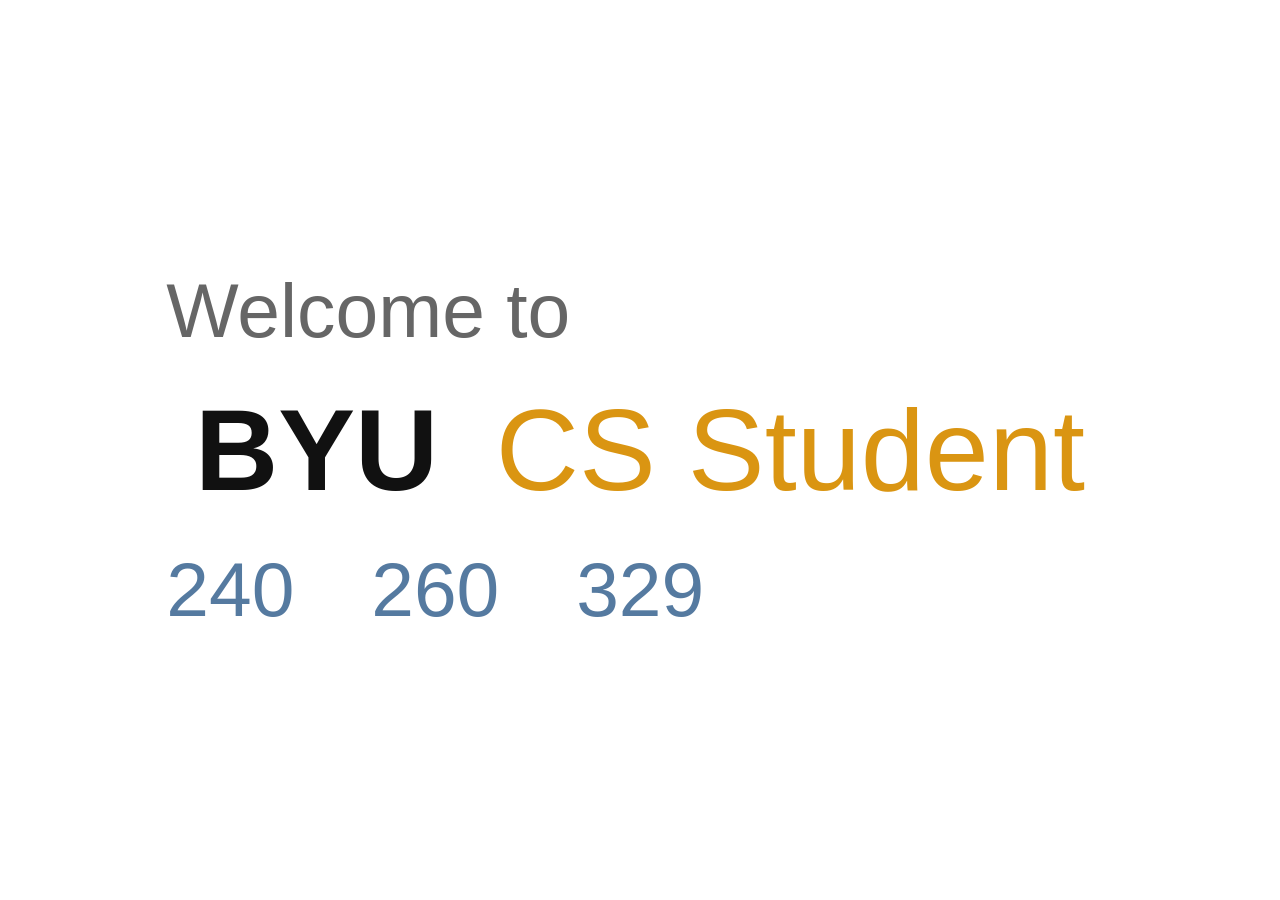
==== index.html @ 04318841 "chore: Add initial HTML structure and styling for the landing page" ====
<!DOCTYPE html>
<html lang="en">
  <head>
    <meta charset="UTF-8" />
    <meta http-equiv="X-UA-Compatible" content="IE=edge" />
    <meta name="viewport" content="width=device-width, initial-scale=1.0" />
    <title>BYU CS Student</title>
    <style>
      * {
        box-sizing: border-box;
        font-family: Arial, sans-serif;
        margin: 0;
      }
      main {
        display: flex;
        align-items: center;
        justify-content: center;
        height: 100vh;
        font-size: 3vw;
        animation: fly-in 1s ease-out;
      }

      .large {
        display: block;
      }

      p {
        font-size: 2em;
        display: flex;
        color: #666;
      }

      .course {
        display: flex;
        flex-direction: row;
        align-items: center;
        justify-content: center;
      }

      .courseName {
        margin: 0.25em;
        font-size: 3em;
        font-weight: bold;
        color: #111;
      }
      .courseNum {
        margin: 0.25em;
        font-size: 3em;
        color: #da9512;
      }

      .small {
        display: none;
        font-size: 30vw;
        color: #f3cf8c;
      }

      a {
        padding: 0 1em 0 0;
        text-decoration: none;
        color: #557aa0;
      }

      .small a {
        color: #f3cf8c;
      }

      @keyframes fly-in {
        0% {
          transform: translateX(-200%);
        }
        80% {
          transform: translateX(1%);
        }
        100% {
          transform: translateX(0%);
        }
      }

      @media (max-width: 500px) {
        body {
          background-color: rgb(23, 23, 23);
        }
        .large {
          display: none;
        }
        .small {
          display: block;
        }
        a {
          padding: 0;
        }
      }
    </style>
  </head>

  <body>
    <main>
      <div class="large">
        <p>Welcome to</p>
        <div class="course">
          <div class="courseName">BYU</div>
          <div class="courseNum">CS Student</div>
        </div>
        <p id="serviceName">
          <a href="https://github.com/softwareconstruction240">240</a>
          <a href="https://github.com/webprogramming260">260</a>
          <a href="https://github.com/devops329">329</a>
        </p>
      </div>
      <div class="small">
        <a href="https://cs.byu.edu">BYU CS</a>
      </div>
    </main>
  </body>
</html>
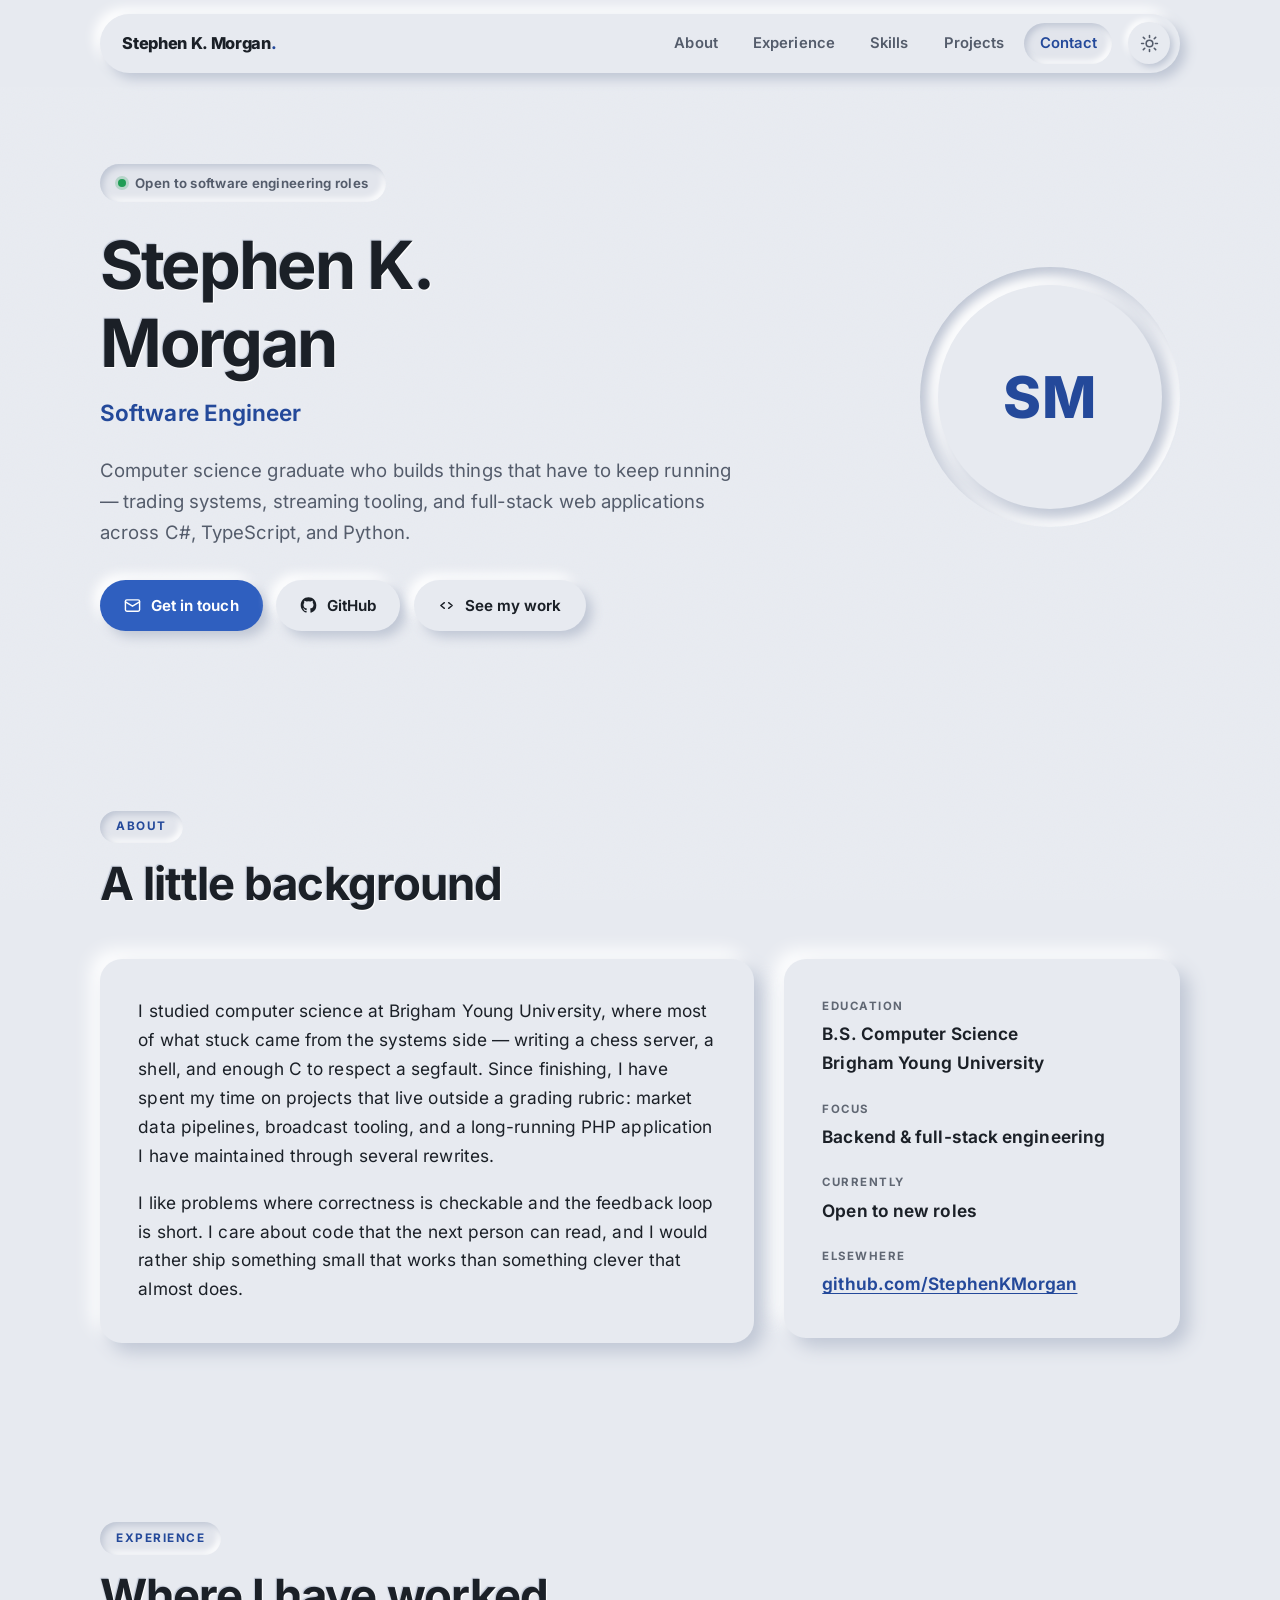
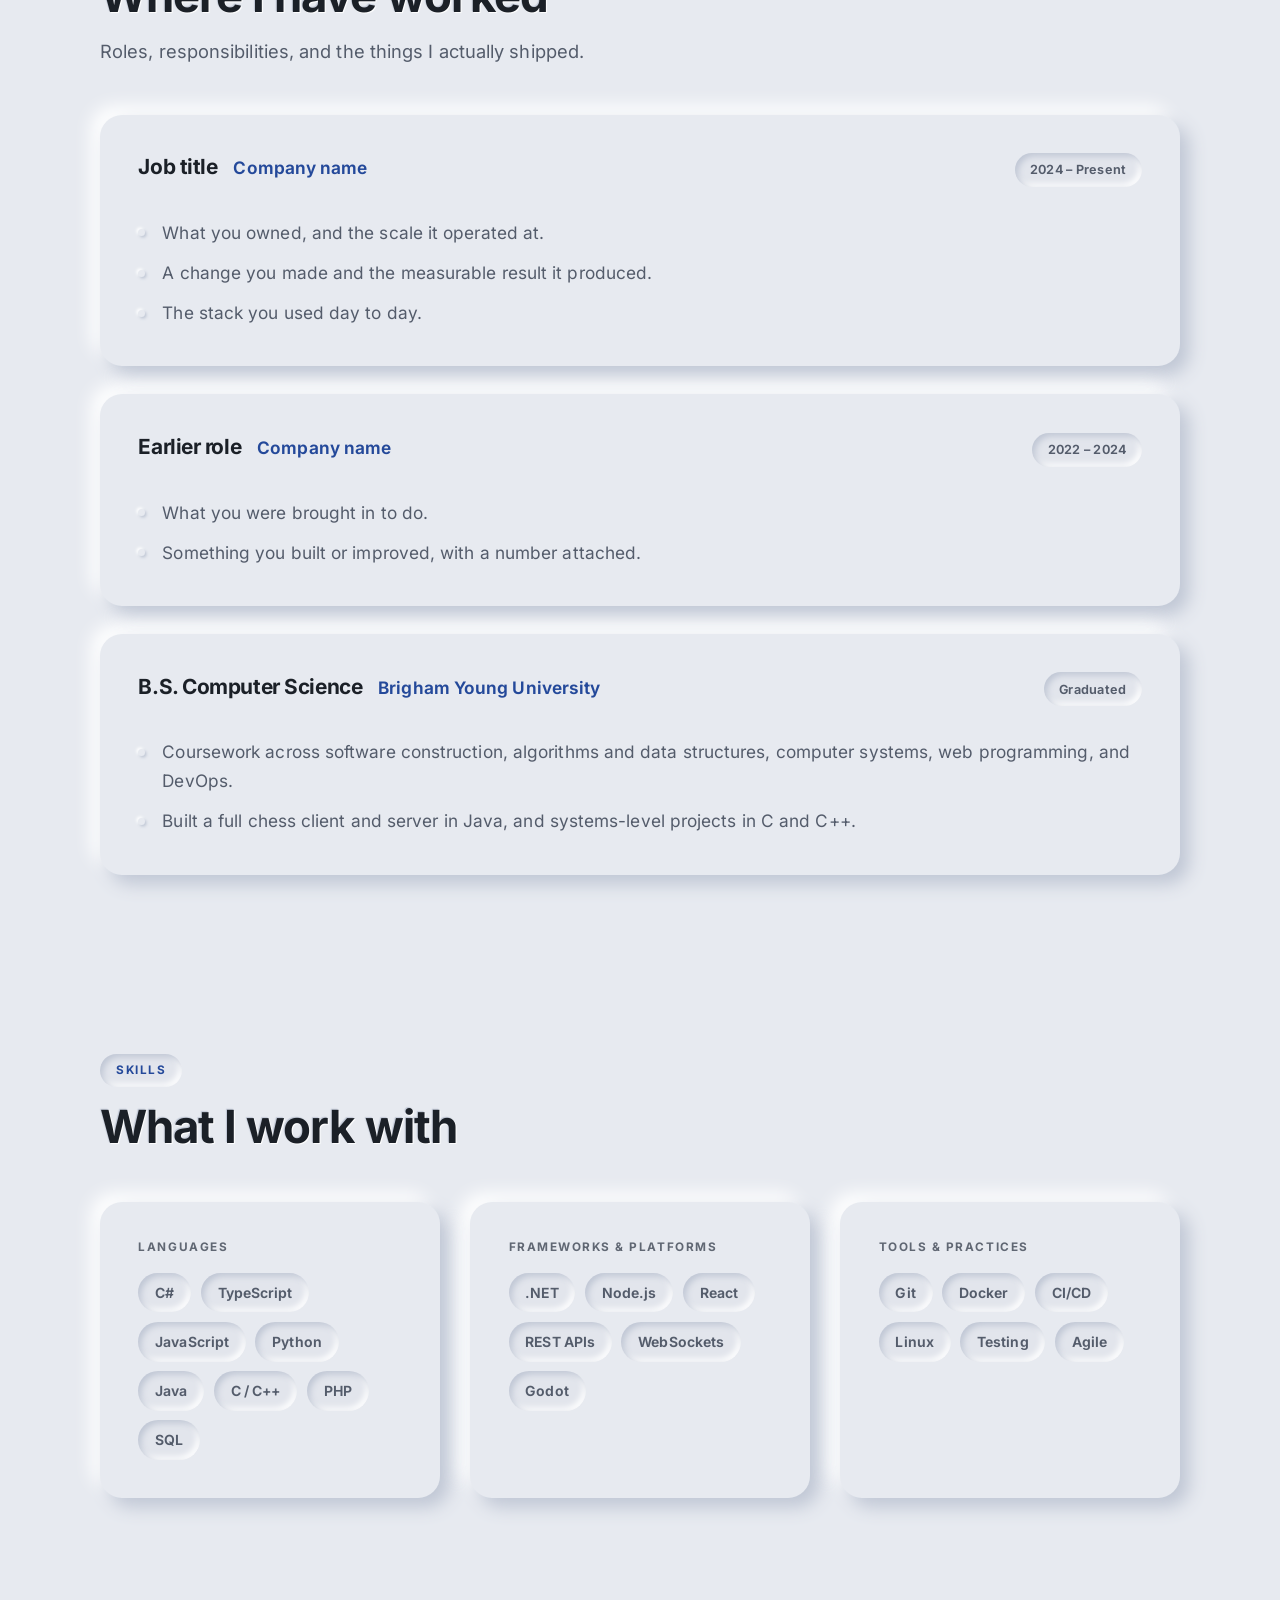
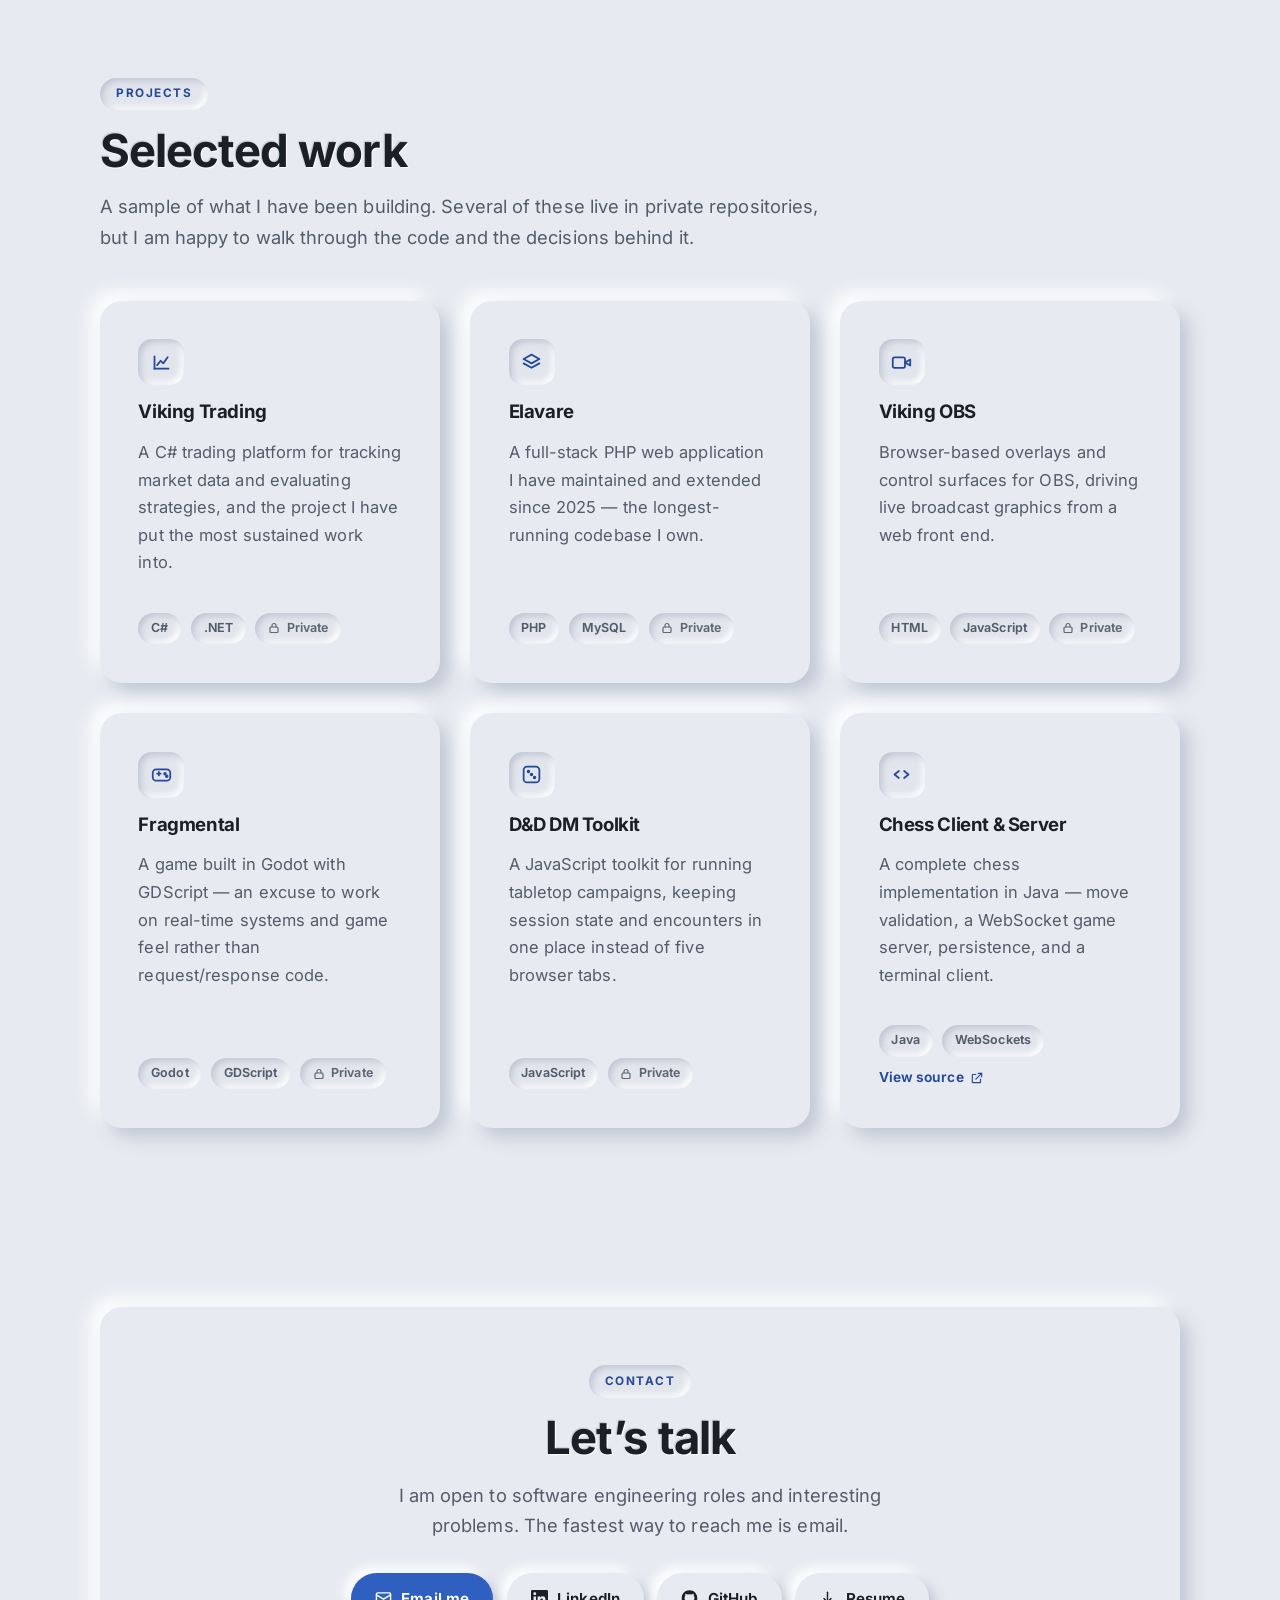
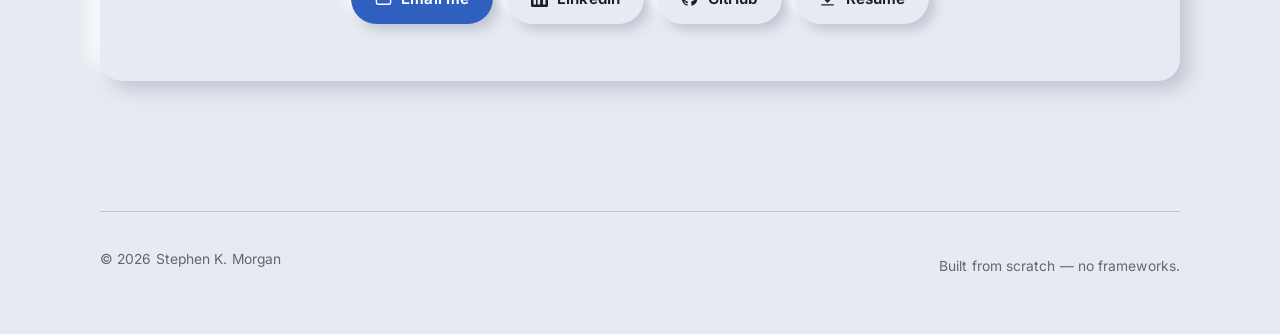
==== commit 344046c5: "Rebuild site as a professional neumorphic single-page profile Replaces the 2024 "BYU CS Student" pla" ====
--- a/index.html
+++ b/index.html
@@ -1,116 +1,556 @@
 <!DOCTYPE html>
-<html lang="en">
-  <head>
-    <meta charset="UTF-8" />
-    <meta http-equiv="X-UA-Compatible" content="IE=edge" />
-    <meta name="viewport" content="width=device-width, initial-scale=1.0" />
-    <title>BYU CS Student</title>
-    <style>
-      * {
-        box-sizing: border-box;
-        font-family: Arial, sans-serif;
-        margin: 0;
-      }
-      main {
-        display: flex;
-        align-items: center;
-        justify-content: center;
-        height: 100vh;
-        font-size: 3vw;
-        animation: fly-in 1s ease-out;
-      }
-
-      .large {
-        display: block;
-      }
-
-      p {
-        font-size: 2em;
-        display: flex;
-        color: #666;
-      }
-
-      .course {
-        display: flex;
-        flex-direction: row;
-        align-items: center;
-        justify-content: center;
-      }
-
-      .courseName {
-        margin: 0.25em;
-        font-size: 3em;
-        font-weight: bold;
-        color: #111;
-      }
-      .courseNum {
-        margin: 0.25em;
-        font-size: 3em;
-        color: #da9512;
-      }
-
-      .small {
-        display: none;
-        font-size: 30vw;
-        color: #f3cf8c;
-      }
-
-      a {
-        padding: 0 1em 0 0;
-        text-decoration: none;
-        color: #557aa0;
-      }
-
-      .small a {
-        color: #f3cf8c;
-      }
-
-      @keyframes fly-in {
-        0% {
-          transform: translateX(-200%);
-        }
-        80% {
-          transform: translateX(1%);
-        }
-        100% {
-          transform: translateX(0%);
-        }
-      }
-
-      @media (max-width: 500px) {
-        body {
-          background-color: rgb(23, 23, 23);
-        }
-        .large {
-          display: none;
-        }
-        .small {
-          display: block;
-        }
-        a {
-          padding: 0;
-        }
-      }
-    </style>
-  </head>
-
-  <body>
-    <main>
-      <div class="large">
-        <p>Welcome to</p>
-        <div class="course">
-          <div class="courseName">BYU</div>
-          <div class="courseNum">CS Student</div>
-        </div>
-        <p id="serviceName">
-          <a href="https://github.com/softwareconstruction240">240</a>
-          <a href="https://github.com/webprogramming260">260</a>
-          <a href="https://github.com/devops329">329</a>
+<html lang="en" prefix="og: https://ogp.me/ns#">
+<head>
+<meta charset="UTF-8">
+<meta name="viewport" content="width=device-width, initial-scale=1">
+
+<title>Stephen K. Morgan — Software Engineer</title>
+<meta name="description" content="Stephen K. Morgan is a software engineer building backend services, trading tools, and full-stack applications in C#, TypeScript, and Python.">
+<meta name="author" content="Stephen K. Morgan">
+<link rel="canonical" href="https://stephenkmorgan.github.io/">
+
+<meta property="og:type" content="website">
+<meta property="og:url" content="https://stephenkmorgan.github.io/">
+<meta property="og:title" content="Stephen K. Morgan — Software Engineer">
+<meta property="og:description" content="Software engineer building backend services, trading tools, and full-stack applications in C#, TypeScript, and Python.">
+<meta property="og:image" content="https://stephenkmorgan.github.io/assets/img/og-image.png">
+<meta property="og:image:width" content="1200">
+<meta property="og:image:height" content="630">
+<meta name="twitter:card" content="summary_large_image">
+<meta name="twitter:title" content="Stephen K. Morgan — Software Engineer">
+<meta name="twitter:description" content="Software engineer building backend services, trading tools, and full-stack applications in C#, TypeScript, and Python.">
+<meta name="twitter:image" content="https://stephenkmorgan.github.io/assets/img/og-image.png">
+
+<link rel="icon" href="assets/img/favicon.svg" type="image/svg+xml">
+<meta name="theme-color" content="#e7eaf0" media="(prefers-color-scheme: light)">
+<meta name="theme-color" content="#23272e" media="(prefers-color-scheme: dark)">
+
+<link rel="preload" href="assets/fonts/inter-latin.woff2" as="font" type="font/woff2" crossorigin>
+<link rel="stylesheet" href="assets/fonts/inter.css">
+<link rel="stylesheet" href="assets/css/style.css">
+
+<!-- Applies the stored theme before first paint so the page never flashes the
+     wrong colors on load. Must stay inline and stay in <head>. -->
+<script>
+(function () {
+  try {
+    var saved = localStorage.getItem("theme");
+    if (saved === "dark" || saved === "light") {
+      document.documentElement.setAttribute("data-theme", saved);
+    }
+  } catch (e) { /* storage blocked — fall back to the OS preference */ }
+})();
+</script>
+
+<script type="application/ld+json">
+{
+  "@context": "https://schema.org",
+  "@type": "Person",
+  "name": "Stephen K. Morgan",
+  "url": "https://stephenkmorgan.github.io/",
+  "jobTitle": "Software Engineer",
+  "alumniOf": {
+    "@type": "CollegeOrUniversity",
+    "name": "Brigham Young University"
+  },
+  "knowsAbout": ["Software Engineering", "C#", "TypeScript", "Python", "Java", "Web Development"],
+  "sameAs": ["https://github.com/StephenKMorgan"]
+}
+</script>
+</head>
+
+<body>
+
+<a class="skip-link" href="#main">Skip to content</a>
+
+<!-- ===================================================================
+     Icon sprite. Defined once, referenced with <use>. Keeps the markup
+     readable and every glyph inherits currentColor.
+     =================================================================== -->
+<svg width="0" height="0" style="position:absolute" aria-hidden="true" focusable="false">
+  <defs>
+    <symbol id="i-github" viewBox="0 0 24 24" fill="currentColor">
+      <path d="M12 .5C5.73.5.99 5.24.99 11.5c0 4.86 3.15 8.98 7.52 10.43.55.1.75-.24.75-.53v-1.9c-3.06.66-3.71-1.3-3.71-1.3-.5-1.28-1.23-1.62-1.23-1.62-1-.68.08-.67.08-.67 1.1.08 1.69 1.14 1.69 1.14.98 1.69 2.58 1.2 3.21.92.1-.71.39-1.2.7-1.48-2.44-.28-5.01-1.22-5.01-5.44 0-1.2.43-2.18 1.13-2.95-.11-.28-.49-1.4.11-2.92 0 0 .93-.3 3.03 1.13a10.5 10.5 0 0 1 5.52 0c2.1-1.43 3.02-1.13 3.02-1.13.6 1.52.22 2.64.11 2.92.71.77 1.13 1.75 1.13 2.95 0 4.23-2.58 5.16-5.03 5.43.4.34.75 1.01.75 2.04v3.03c0 .29.2.64.76.53a10.53 10.53 0 0 0 7.51-10.43C23.01 5.24 18.27.5 12 .5z"/>
+    </symbol>
+    <symbol id="i-linkedin" viewBox="0 0 24 24" fill="currentColor">
+      <path d="M20.45 20.45h-3.56v-5.57c0-1.33-.03-3.04-1.85-3.04-1.86 0-2.14 1.45-2.14 2.95v5.66H9.35V9h3.41v1.56h.05a3.74 3.74 0 0 1 3.37-1.85c3.6 0 4.27 2.37 4.27 5.46zM5.34 7.43a2.06 2.06 0 1 1 0-4.13 2.06 2.06 0 0 1 0 4.13zM7.12 20.45H3.55V9h3.57zM22.22 0H1.77C.79 0 0 .77 0 1.72v20.56C0 23.23.79 24 1.77 24h20.45c.98 0 1.78-.77 1.78-1.72V1.72C24 .77 23.2 0 22.22 0z"/>
+    </symbol>
+    <symbol id="i-mail" viewBox="0 0 24 24" fill="none" stroke="currentColor" stroke-width="2" stroke-linecap="round" stroke-linejoin="round">
+      <rect x="2" y="4" width="20" height="16" rx="2"/><path d="m2 7 10 6 10-6"/>
+    </symbol>
+    <symbol id="i-download" viewBox="0 0 24 24" fill="none" stroke="currentColor" stroke-width="2" stroke-linecap="round" stroke-linejoin="round">
+      <path d="M12 3v12"/><path d="m7 12 5 5 5-5"/><path d="M4 21h16"/>
+    </symbol>
+    <symbol id="i-sun" viewBox="0 0 24 24" fill="none" stroke="currentColor" stroke-width="2" stroke-linecap="round">
+      <circle cx="12" cy="12" r="4.2"/>
+      <path d="M12 2v2.5M12 19.5V22M4.2 4.2l1.8 1.8M18 18l1.8 1.8M2 12h2.5M19.5 12H22M4.2 19.8 6 18M18 6l1.8-1.8"/>
+    </symbol>
+    <symbol id="i-moon" viewBox="0 0 24 24" fill="none" stroke="currentColor" stroke-width="2" stroke-linecap="round" stroke-linejoin="round">
+      <path d="M20 14.5A8.5 8.5 0 0 1 9.5 4 8.5 8.5 0 1 0 20 14.5z"/>
+    </symbol>
+    <symbol id="i-menu" viewBox="0 0 24 24" fill="none" stroke="currentColor" stroke-width="2" stroke-linecap="round">
+      <path d="M4 7h16M4 12h16M4 17h16"/>
+    </symbol>
+    <symbol id="i-lock" viewBox="0 0 24 24" fill="none" stroke="currentColor" stroke-width="2.4" stroke-linecap="round" stroke-linejoin="round">
+      <rect x="4" y="10" width="16" height="11" rx="2"/><path d="M8 10V7a4 4 0 0 1 8 0v3"/>
+    </symbol>
+    <symbol id="i-external" viewBox="0 0 24 24" fill="none" stroke="currentColor" stroke-width="2" stroke-linecap="round" stroke-linejoin="round">
+      <path d="M14 4h6v6"/><path d="M20 4 10 14"/><path d="M18 14v5a1 1 0 0 1-1 1H5a1 1 0 0 1-1-1V7a1 1 0 0 1 1-1h5"/>
+    </symbol>
+    <symbol id="i-chart" viewBox="0 0 24 24" fill="none" stroke="currentColor" stroke-width="2" stroke-linecap="round" stroke-linejoin="round">
+      <path d="M4 19V5"/><path d="M4 19h16"/><path d="m7 15 4-5 3 3 5-7"/>
+    </symbol>
+    <symbol id="i-layers" viewBox="0 0 24 24" fill="none" stroke="currentColor" stroke-width="2" stroke-linecap="round" stroke-linejoin="round">
+      <path d="m12 3 9 5-9 5-9-5z"/><path d="m3 13 9 5 9-5"/>
+    </symbol>
+    <symbol id="i-video" viewBox="0 0 24 24" fill="none" stroke="currentColor" stroke-width="2" stroke-linecap="round" stroke-linejoin="round">
+      <rect x="2" y="6" width="14" height="12" rx="2"/><path d="m16 12 6-3.5v7z"/>
+    </symbol>
+    <symbol id="i-game" viewBox="0 0 24 24" fill="none" stroke="currentColor" stroke-width="2" stroke-linecap="round" stroke-linejoin="round">
+      <path d="M7 11h4M9 9v4"/><circle cx="16" cy="11" r="1"/><circle cx="18" cy="14" r="1"/>
+      <rect x="2" y="6" width="20" height="13" rx="4"/>
+    </symbol>
+    <symbol id="i-dice" viewBox="0 0 24 24" fill="none" stroke="currentColor" stroke-width="2" stroke-linecap="round" stroke-linejoin="round">
+      <rect x="3" y="3" width="18" height="18" rx="4"/>
+      <circle cx="8.5" cy="8.5" r="1"/><circle cx="15.5" cy="15.5" r="1"/><circle cx="12" cy="12" r="1"/>
+    </symbol>
+    <symbol id="i-code" viewBox="0 0 24 24" fill="none" stroke="currentColor" stroke-width="2" stroke-linecap="round" stroke-linejoin="round">
+      <path d="m9 8-5 4 5 4"/><path d="m15 8 5 4-5 4"/>
+    </symbol>
+  </defs>
+</svg>
+
+<!-- ===================================================================
+     Header
+     =================================================================== -->
+<header class="site-header">
+  <div class="wrap">
+    <nav class="nav raised-sm" aria-label="Primary">
+      <a class="nav__brand" href="#top">Stephen K. Morgan<span>.</span></a>
+
+      <ul class="nav__list" id="nav-list">
+        <li><a class="nav__link" href="#about">About</a></li>
+        <li><a class="nav__link" href="#experience">Experience</a></li>
+        <li><a class="nav__link" href="#skills">Skills</a></li>
+        <li><a class="nav__link" href="#projects">Projects</a></li>
+        <li><a class="nav__link" href="#contact">Contact</a></li>
+      </ul>
+
+      <button class="icon-btn" type="button" data-theme-toggle aria-label="Switch to dark theme">
+        <svg class="icon-sun" aria-hidden="true"><use href="#i-sun"/></svg>
+        <svg class="icon-moon" aria-hidden="true"><use href="#i-moon"/></svg>
+      </button>
+
+      <button class="icon-btn nav__toggle" type="button" data-nav-toggle
+              aria-expanded="false" aria-controls="nav-list" aria-label="Menu">
+        <svg aria-hidden="true"><use href="#i-menu"/></svg>
+      </button>
+    </nav>
+  </div>
+</header>
+
+<main id="main">
+
+  <!-- =================================================================
+       Hero
+       TODO(Stephen): replace the role line and the pitch paragraph with
+       your own wording once you send me your resume.
+       ================================================================= -->
+  <section class="hero" id="top" aria-labelledby="hero-name">
+    <div class="wrap">
+      <div class="hero__inner">
+        <div>
+          <p class="hero__status pressed-sm">
+            <span class="hero__dot" aria-hidden="true"></span>
+            Open to software engineering roles
+          </p>
+
+          <h1 class="hero__name letterpress" id="hero-name">Stephen K.<br>Morgan</h1>
+          <p class="hero__role">Software Engineer</p>
+
+          <p class="hero__pitch">
+            Computer science graduate who builds things that have to keep
+            running — trading systems, streaming tooling, and full-stack web
+            applications across C#, TypeScript, and Python.
+          </p>
+
+          <div class="btn-row">
+            <a class="btn btn--primary" href="#contact">
+              <svg aria-hidden="true"><use href="#i-mail"/></svg>
+              Get in touch
+            </a>
+            <a class="btn" href="https://github.com/StephenKMorgan" target="_blank" rel="noopener">
+              <svg aria-hidden="true"><use href="#i-github"/></svg>
+              GitHub
+            </a>
+            <a class="btn" href="#projects">
+              <svg aria-hidden="true"><use href="#i-code"/></svg>
+              See my work
+            </a>
+          </div>
+        </div>
+
+        <!-- TODO(Stephen): drop a headshot at assets/img/portrait.jpg and
+             swap the monogram for:
+             <img src="assets/img/portrait.jpg" alt="Stephen K. Morgan" width="480" height="480"> -->
+        <div class="hero__portrait pressed">
+          <div class="hero__monogram" role="img" aria-label="Stephen K. Morgan">SM</div>
+        </div>
+      </div>
+    </div>
+  </section>
+
+  <!-- =================================================================
+       About
+       TODO(Stephen): rewrite both paragraphs in your own voice, and fill
+       in the graduation year and location.
+       ================================================================= -->
+  <section class="section" id="about" aria-labelledby="about-title">
+    <div class="wrap">
+      <div class="section__head reveal">
+        <p class="section__eyebrow pressed-sm">About</p>
+        <h2 class="section__title letterpress" id="about-title">A little background</h2>
+      </div>
+
+      <div class="about">
+        <div class="card raised reveal">
+          <p>
+            I studied computer science at Brigham Young University, where most of
+            what stuck came from the systems side — writing a chess server, a
+            shell, and enough C to respect a segfault. Since finishing, I have
+            spent my time on projects that live outside a grading rubric: market
+            data pipelines, broadcast tooling, and a long-running PHP application
+            I have maintained through several rewrites.
+          </p>
+          <p>
+            I like problems where correctness is checkable and the feedback loop
+            is short. I care about code that the next person can read, and I would
+            rather ship something small that works than something clever that
+            almost does.
+          </p>
+        </div>
+
+        <div class="card raised reveal">
+          <ul class="factlist">
+            <li class="fact">
+              <p class="fact__label">Education</p>
+              <p class="fact__value">B.S. Computer Science<br>Brigham Young University</p>
+            </li>
+            <li class="fact">
+              <p class="fact__label">Focus</p>
+              <p class="fact__value">Backend &amp; full-stack engineering</p>
+            </li>
+            <li class="fact">
+              <p class="fact__label">Currently</p>
+              <p class="fact__value">Open to new roles</p>
+            </li>
+            <li class="fact">
+              <p class="fact__label">Elsewhere</p>
+              <p class="fact__value">
+                <a href="https://github.com/StephenKMorgan" target="_blank" rel="noopener">github.com/StephenKMorgan</a>
+              </p>
+            </li>
+          </ul>
+        </div>
+      </div>
+    </div>
+  </section>
+
+  <!-- =================================================================
+       Experience
+       TODO(Stephen): these two entries are STRUCTURE ONLY — I have no
+       record of your work history. Replace titles, employers, dates and
+       every bullet. Duplicate a .card block to add more roles.
+       ================================================================= -->
+  <section class="section" id="experience" aria-labelledby="experience-title">
+    <div class="wrap">
+      <div class="section__head reveal">
+        <p class="section__eyebrow pressed-sm">Experience</p>
+        <h2 class="section__title letterpress" id="experience-title">Where I have worked</h2>
+        <p class="section__lede">
+          Roles, responsibilities, and the things I actually shipped.
         </p>
       </div>
-      <div class="small">
-        <a href="https://cs.byu.edu">BYU CS</a>
-      </div>
-    </main>
-  </body>
-</html>+
+      <div class="timeline">
+        <article class="card raised reveal">
+          <div class="role__head">
+            <h3 class="role__title">Job title</h3>
+            <p class="role__org">Company name</p>
+            <p class="role__dates pressed-sm">2024 &ndash; Present</p>
+          </div>
+          <ul class="bullets">
+            <li>What you owned, and the scale it operated at.</li>
+            <li>A change you made and the measurable result it produced.</li>
+            <li>The stack you used day to day.</li>
+          </ul>
+        </article>
+
+        <article class="card raised reveal">
+          <div class="role__head">
+            <h3 class="role__title">Earlier role</h3>
+            <p class="role__org">Company name</p>
+            <p class="role__dates pressed-sm">2022 &ndash; 2024</p>
+          </div>
+          <ul class="bullets">
+            <li>What you were brought in to do.</li>
+            <li>Something you built or improved, with a number attached.</li>
+          </ul>
+        </article>
+
+        <article class="card raised reveal">
+          <div class="role__head">
+            <h3 class="role__title">B.S. Computer Science</h3>
+            <p class="role__org">Brigham Young University</p>
+            <p class="role__dates pressed-sm">Graduated</p>
+          </div>
+          <ul class="bullets">
+            <li>Coursework across software construction, algorithms and data structures, computer systems, web programming, and DevOps.</li>
+            <li>Built a full chess client and server in Java, and systems-level projects in C and C++.</li>
+          </ul>
+        </article>
+      </div>
+    </div>
+  </section>
+
+  <!-- =================================================================
+       Skills
+       TODO(Stephen): this list is inferred from the languages in your
+       GitHub repos. Delete anything you would not want to be interviewed
+       on, and add what is missing.
+       ================================================================= -->
+  <section class="section" id="skills" aria-labelledby="skills-title">
+    <div class="wrap">
+      <div class="section__head reveal">
+        <p class="section__eyebrow pressed-sm">Skills</p>
+        <h2 class="section__title letterpress" id="skills-title">What I work with</h2>
+      </div>
+
+      <div class="grid grid--3">
+        <div class="card raised reveal">
+          <h3 class="skillgroup__title">Languages</h3>
+          <ul class="chips">
+            <li class="chip pressed-sm">C#</li>
+            <li class="chip pressed-sm">TypeScript</li>
+            <li class="chip pressed-sm">JavaScript</li>
+            <li class="chip pressed-sm">Python</li>
+            <li class="chip pressed-sm">Java</li>
+            <li class="chip pressed-sm">C / C++</li>
+            <li class="chip pressed-sm">PHP</li>
+            <li class="chip pressed-sm">SQL</li>
+          </ul>
+        </div>
+
+        <div class="card raised reveal">
+          <h3 class="skillgroup__title">Frameworks &amp; platforms</h3>
+          <ul class="chips">
+            <li class="chip pressed-sm">.NET</li>
+            <li class="chip pressed-sm">Node.js</li>
+            <li class="chip pressed-sm">React</li>
+            <li class="chip pressed-sm">REST APIs</li>
+            <li class="chip pressed-sm">WebSockets</li>
+            <li class="chip pressed-sm">Godot</li>
+          </ul>
+        </div>
+
+        <div class="card raised reveal">
+          <h3 class="skillgroup__title">Tools &amp; practices</h3>
+          <ul class="chips">
+            <li class="chip pressed-sm">Git</li>
+            <li class="chip pressed-sm">Docker</li>
+            <li class="chip pressed-sm">CI/CD</li>
+            <li class="chip pressed-sm">Linux</li>
+            <li class="chip pressed-sm">Testing</li>
+            <li class="chip pressed-sm">Agile</li>
+          </ul>
+        </div>
+      </div>
+    </div>
+  </section>
+
+  <!-- =================================================================
+       Projects
+       TODO(Stephen): every description below is my best guess from the
+       repo name and primary language — confirm or rewrite each one.
+       All but the last repo are PRIVATE, so those cards deliberately
+       carry no link. Make a repo public and add:
+         <a class="project__link" href="URL" target="_blank" rel="noopener">
+           View source <svg aria-hidden="true"><use href="#i-external"/></svg></a>
+       ================================================================= -->
+  <section class="section" id="projects" aria-labelledby="projects-title">
+    <div class="wrap">
+      <div class="section__head reveal">
+        <p class="section__eyebrow pressed-sm">Projects</p>
+        <h2 class="section__title letterpress" id="projects-title">Selected work</h2>
+        <p class="section__lede">
+          A sample of what I have been building. Several of these live in private
+          repositories, but I am happy to walk through the code and the decisions
+          behind it.
+        </p>
+      </div>
+
+      <div class="grid grid--3">
+
+        <article class="card raised project reveal">
+          <div class="project__top">
+            <span class="project__icon pressed-sm"><svg aria-hidden="true"><use href="#i-chart"/></svg></span>
+          </div>
+          <h3 class="project__title">Viking Trading</h3>
+          <p class="project__desc">
+            A C# trading platform for tracking market data and evaluating
+            strategies, and the project I have put the most sustained work into.
+          </p>
+          <div class="project__foot">
+            <span class="chip chip--tech pressed-sm">C#</span>
+            <span class="chip chip--tech pressed-sm">.NET</span>
+            <span class="chip chip--tech chip--private pressed-sm">
+              <svg aria-hidden="true"><use href="#i-lock"/></svg> Private
+            </span>
+          </div>
+        </article>
+
+        <article class="card raised project reveal">
+          <div class="project__top">
+            <span class="project__icon pressed-sm"><svg aria-hidden="true"><use href="#i-layers"/></svg></span>
+          </div>
+          <h3 class="project__title">Elavare</h3>
+          <p class="project__desc">
+            A full-stack PHP web application I have maintained and extended
+            since 2025 — the longest-running codebase I own.
+          </p>
+          <div class="project__foot">
+            <span class="chip chip--tech pressed-sm">PHP</span>
+            <span class="chip chip--tech pressed-sm">MySQL</span>
+            <span class="chip chip--tech chip--private pressed-sm">
+              <svg aria-hidden="true"><use href="#i-lock"/></svg> Private
+            </span>
+          </div>
+        </article>
+
+        <article class="card raised project reveal">
+          <div class="project__top">
+            <span class="project__icon pressed-sm"><svg aria-hidden="true"><use href="#i-video"/></svg></span>
+          </div>
+          <h3 class="project__title">Viking OBS</h3>
+          <p class="project__desc">
+            Browser-based overlays and control surfaces for OBS, driving live
+            broadcast graphics from a web front end.
+          </p>
+          <div class="project__foot">
+            <span class="chip chip--tech pressed-sm">HTML</span>
+            <span class="chip chip--tech pressed-sm">JavaScript</span>
+            <span class="chip chip--tech chip--private pressed-sm">
+              <svg aria-hidden="true"><use href="#i-lock"/></svg> Private
+            </span>
+          </div>
+        </article>
+
+        <article class="card raised project reveal">
+          <div class="project__top">
+            <span class="project__icon pressed-sm"><svg aria-hidden="true"><use href="#i-game"/></svg></span>
+          </div>
+          <h3 class="project__title">Fragmental</h3>
+          <p class="project__desc">
+            A game built in Godot with GDScript — an excuse to work on real-time
+            systems and game feel rather than request/response code.
+          </p>
+          <div class="project__foot">
+            <span class="chip chip--tech pressed-sm">Godot</span>
+            <span class="chip chip--tech pressed-sm">GDScript</span>
+            <span class="chip chip--tech chip--private pressed-sm">
+              <svg aria-hidden="true"><use href="#i-lock"/></svg> Private
+            </span>
+          </div>
+        </article>
+
+        <article class="card raised project reveal">
+          <div class="project__top">
+            <span class="project__icon pressed-sm"><svg aria-hidden="true"><use href="#i-dice"/></svg></span>
+          </div>
+          <h3 class="project__title">D&amp;D DM Toolkit</h3>
+          <p class="project__desc">
+            A JavaScript toolkit for running tabletop campaigns, keeping session
+            state and encounters in one place instead of five browser tabs.
+          </p>
+          <div class="project__foot">
+            <span class="chip chip--tech pressed-sm">JavaScript</span>
+            <span class="chip chip--tech chip--private pressed-sm">
+              <svg aria-hidden="true"><use href="#i-lock"/></svg> Private
+            </span>
+          </div>
+        </article>
+
+        <article class="card raised project reveal">
+          <div class="project__top">
+            <span class="project__icon pressed-sm"><svg aria-hidden="true"><use href="#i-code"/></svg></span>
+          </div>
+          <h3 class="project__title">Chess Client &amp; Server</h3>
+          <p class="project__desc">
+            A complete chess implementation in Java — move validation, a
+            WebSocket game server, persistence, and a terminal client.
+          </p>
+          <div class="project__foot">
+            <span class="chip chip--tech pressed-sm">Java</span>
+            <span class="chip chip--tech pressed-sm">WebSockets</span>
+            <a class="project__link" href="https://github.com/StephenKMorgan/CS240Chess" target="_blank" rel="noopener">
+              View source <svg aria-hidden="true"><use href="#i-external"/></svg>
+            </a>
+          </div>
+        </article>
+
+      </div>
+    </div>
+  </section>
+
+  <!-- =================================================================
+       Contact
+       TODO(Stephen): set the real email address and your LinkedIn URL,
+       then drop your resume PDF at the path below. I left the address
+       out on purpose rather than guess from your git history.
+       ================================================================= -->
+  <section class="section" id="contact" aria-labelledby="contact-title">
+    <div class="wrap">
+      <div class="card raised contact-card reveal">
+        <p class="section__eyebrow pressed-sm">Contact</p>
+        <h2 class="section__title letterpress" id="contact-title">Let&rsquo;s talk</h2>
+        <p class="section__lede">
+          I am open to software engineering roles and interesting problems.
+          The fastest way to reach me is email.
+        </p>
+
+        <div class="btn-row">
+          <a class="btn btn--primary" href="mailto:YOUR-EMAIL@example.com">
+            <svg aria-hidden="true"><use href="#i-mail"/></svg>
+            Email me
+          </a>
+          <a class="btn" href="https://www.linkedin.com/in/YOUR-LINKEDIN/" target="_blank" rel="noopener">
+            <svg aria-hidden="true"><use href="#i-linkedin"/></svg>
+            LinkedIn
+          </a>
+          <a class="btn" href="https://github.com/StephenKMorgan" target="_blank" rel="noopener">
+            <svg aria-hidden="true"><use href="#i-github"/></svg>
+            GitHub
+          </a>
+          <a class="btn" href="assets/resume/Stephen-Morgan-Resume.pdf" download>
+            <svg aria-hidden="true"><use href="#i-download"/></svg>
+            Resume
+          </a>
+        </div>
+      </div>
+    </div>
+  </section>
+
+</main>
+
+<footer class="site-footer">
+  <div class="wrap">
+    <div class="site-footer__inner">
+      <p>&copy; <span data-year>2026</span> Stephen K. Morgan</p>
+      <p>Built from scratch — no frameworks.</p>
+    </div>
+  </div>
+</footer>
+
+<script src="assets/js/main.js" defer></script>
+</body>
+</html>
--- a/assets/fonts/inter.css
+++ b/assets/fonts/inter.css
@@ -0,0 +1,29 @@
+/* Inter — self-hosted, latin subsets only.
+
+   Google serves Inter v20 as a single VARIABLE font, so one file covers every
+   weight the site uses; `font-weight: 400 800` declares that range. Keeping it
+   local means no render-blocking third-party request, nothing leaked to a CDN,
+   and the page still renders correctly offline.
+
+   Inter is licensed under the SIL Open Font License 1.1.
+   Subsets are gated by unicode-range: latin-ext only downloads if the page
+   actually uses a character from it. */
+
+@font-face {
+  font-family: 'Inter';
+  font-style: normal;
+  font-weight: 400 800;
+  font-display: swap;
+  src: url('inter-latin-ext.woff2') format('woff2-variations');
+  unicode-range: U+0100-02BA, U+02BD-02C5, U+02C7-02CC, U+02CE-02D7, U+02DD-02FF, U+0304, U+0308, U+0329, U+1D00-1DBF, U+1E00-1E9F, U+1EF2-1EFF, U+2020, U+20A0-20AB, U+20AD-20C0, U+2113, U+2C60-2C7F, U+A720-A7FF;
+}
+
+@font-face {
+  font-family: 'Inter';
+  font-style: normal;
+  font-weight: 400 800;
+  font-display: swap;
+  src: url('inter-latin.woff2') format('woff2-variations');
+  unicode-range: U+0000-00FF, U+0131, U+0152-0153, U+02BB-02BC, U+02C6, U+02DA, U+02DC, U+0304, U+0308, U+0329, U+2000-206F, U+20AC, U+2122, U+2191, U+2193, U+2212, U+2215, U+FEFF, U+FFFD;
+}
+
--- a/assets/css/style.css
+++ b/assets/css/style.css
@@ -0,0 +1,835 @@
+/* ==========================================================================
+   Stephen K. Morgan — personal site
+   Soft-neumorphic design system. No frameworks, no build step.
+
+   Guiding rule: DEPTH IS DECORATIVE, CONTRAST IS NOT.
+   Neumorphic shadows carry affordance only. Every piece of text and every
+   focus state uses an independently contrast-checked token, so the design
+   never trades legibility for the effect.
+   ========================================================================== */
+
+/* --------------------------------------------------------------------------
+   1. Design tokens
+   -------------------------------------------------------------------------- */
+
+:root {
+  /* Surfaces must be mid-tone: neumorphism is impossible on pure white/black,
+     because one of the two paired shadows would have nowhere to go. */
+  --surface:        #e7eaf0;
+  --surface-sunk:   #e2e5ec;
+  --shadow-dark:    #bfc6d4;
+  --shadow-light:   #ffffff;
+
+  --text:           #1b2027;   /* 13.6:1 on --surface */
+  --text-muted:     #545c6b;   /*  5.6:1 on --surface */
+  --text-faint:     #606773;   /*  4.7:1 on --surface — decorative labels only */
+
+  --accent:         #2f5fbf;
+  --accent-ink:     #24499a;   /* accent text on --surface, 6.4:1 */
+  --accent-warm:    #905b0d;   /* a nod to the old BYU gold, darkened for AA */
+  --on-accent:      #ffffff;
+
+  --ring:           #2f5fbf;
+
+  /* Shadow geometry, kept as tokens so depth is tunable in one place. */
+  --d-lg: 9px;  --b-lg: 18px;
+  --d-md: 6px;  --b-md: 12px;
+  --d-sm: 3px;  --b-sm:  6px;
+
+  --radius-lg: 22px;
+  --radius-md: 15px;
+  --radius-pill: 999px;
+
+  --maxw: 1080px;
+  --ease: cubic-bezier(0.22, 0.61, 0.36, 1);
+  --grain: 0.30;
+
+  color-scheme: light;
+}
+
+:root[data-theme="dark"] {
+  --surface:        #23272e;
+  --surface-sunk:   #1f232a;
+  --shadow-dark:    #15181d;
+  --shadow-light:   #2e343d;
+
+  --text:           #e9edf3;   /* 12.8:1 on --surface */
+  --text-muted:     #a8b2c0;   /*  7.0:1 on --surface */
+  --text-faint:     #8b95a4;   /*  5.0:1 on --surface */
+
+  --accent:         #6f9bf0;
+  --accent-ink:     #8fb3f5;   /* 7.1:1 on --surface */
+  --accent-warm:    #e2a94f;
+  --on-accent:      #10141a;
+
+  --ring:           #8fb3f5;
+  --grain: 0.16;
+
+  color-scheme: dark;
+}
+
+/* System-preference default, but only while the user has not chosen a theme
+   explicitly — [data-theme="light"] must still win here. */
+@media (prefers-color-scheme: dark) {
+  :root:not([data-theme="light"]) {
+    --surface:        #23272e;
+    --surface-sunk:   #1f232a;
+    --shadow-dark:    #15181d;
+    --shadow-light:   #2e343d;
+
+    --text:           #e9edf3;
+    --text-muted:     #a8b2c0;
+    --text-faint:     #8b95a4;
+
+    --accent:         #6f9bf0;
+    --accent-ink:     #8fb3f5;
+    --accent-warm:    #e2a94f;
+    --on-accent:      #10141a;
+
+    --ring:           #8fb3f5;
+    --grain: 0.16;
+
+    color-scheme: dark;
+  }
+}
+
+/* --------------------------------------------------------------------------
+   2. Reset & base
+   -------------------------------------------------------------------------- */
+
+*, *::before, *::after { box-sizing: border-box; }
+
+html {
+  scroll-behavior: smooth;
+  /* Sticky header height + breathing room, so anchored sections aren't
+     hidden underneath the nav bar. */
+  scroll-padding-top: 92px;
+  -webkit-text-size-adjust: 100%;
+}
+
+body {
+  margin: 0;
+  background-color: var(--surface);
+  color: var(--text);
+  font-family: "Inter", -apple-system, BlinkMacSystemFont, "Segoe UI",
+               Roboto, "Helvetica Neue", Arial, sans-serif;
+  font-size: clamp(1rem, 0.96rem + 0.2vw, 1.075rem);
+  line-height: 1.68;
+  letter-spacing: 0.005em;
+  -webkit-font-smoothing: antialiased;
+  overflow-x: hidden;
+}
+
+/* A whisper of grain keeps large flat surfaces from banding.
+
+   It MUST blend rather than paint over the page: a plain alpha overlay pulls
+   every surface toward mid-grey, which on the dark theme lifted the background
+   ~40% and both flattened the shadows and broke the audited text contrast.
+   `soft-light` leaves base luminance essentially untouched and only perturbs
+   it per-pixel, so the tokens stay true in both themes. */
+body::before {
+  content: "";
+  position: fixed;
+  inset: 0;
+  z-index: -1;
+  pointer-events: none;
+  opacity: var(--grain);
+  mix-blend-mode: soft-light;
+  background-image: url("data:image/svg+xml,%3Csvg xmlns='http://www.w3.org/2000/svg' width='160' height='160'%3E%3Cfilter id='n'%3E%3CfeTurbulence type='fractalNoise' baseFrequency='0.8' numOctaves='3' stitchTiles='stitch'/%3E%3C/filter%3E%3Crect width='160' height='160' filter='url(%23n)'/%3E%3C/svg%3E");
+}
+
+img { max-width: 100%; height: auto; display: block; }
+
+h1, h2, h3, h4 {
+  margin: 0;
+  line-height: 1.18;
+  letter-spacing: -0.021em;
+  font-weight: 700;
+}
+
+p { margin: 0 0 1.05em; }
+p:last-child { margin-bottom: 0; }
+
+a { color: var(--accent-ink); text-decoration-thickness: 1px; text-underline-offset: 3px; }
+a:hover { text-decoration-thickness: 2px; }
+
+ul { margin: 0; padding: 0; list-style: none; }
+
+/* One visible focus treatment for everything — neumorphic shadow alone is NOT
+   an accessible focus indicator, so we draw a real ring. */
+:focus-visible {
+  outline: 3px solid var(--ring);
+  outline-offset: 3px;
+  border-radius: 6px;
+}
+
+::selection { background: var(--accent); color: var(--on-accent); }
+
+/* --------------------------------------------------------------------------
+   3. Neumorphic primitives
+   -------------------------------------------------------------------------- */
+
+.raised {
+  background: var(--surface);
+  box-shadow:
+     var(--d-lg)          var(--d-lg)          var(--b-lg) var(--shadow-dark),
+    calc(var(--d-lg) * -1) calc(var(--d-lg) * -1) var(--b-lg) var(--shadow-light);
+}
+
+.raised-sm {
+  background: var(--surface);
+  box-shadow:
+     var(--d-md)          var(--d-md)          var(--b-md) var(--shadow-dark),
+    calc(var(--d-md) * -1) calc(var(--d-md) * -1) var(--b-md) var(--shadow-light);
+}
+
+.pressed {
+  background: var(--surface-sunk);
+  box-shadow:
+    inset  var(--d-md)          var(--d-md)          var(--b-md) var(--shadow-dark),
+    inset calc(var(--d-md) * -1) calc(var(--d-md) * -1) var(--b-md) var(--shadow-light);
+}
+
+.pressed-sm {
+  background: var(--surface-sunk);
+  box-shadow:
+    inset  var(--d-sm)          var(--d-sm)          var(--b-sm) var(--shadow-dark),
+    inset calc(var(--d-sm) * -1) calc(var(--d-sm) * -1) var(--b-sm) var(--shadow-light);
+}
+
+/* Letterpress — engraved type. Applied only to large display headings, never
+   to body copy, so it can never erode reading contrast. */
+.letterpress {
+  text-shadow:
+     1px  1px 1px var(--shadow-light),
+    -1px -1px 1px var(--shadow-dark);
+}
+:root[data-theme="dark"] .letterpress,
+:root:not([data-theme="light"]) .letterpress {
+  text-shadow:
+     1px  1px 1px var(--shadow-dark),
+    -1px -1px 1px var(--shadow-light);
+}
+
+/* --------------------------------------------------------------------------
+   4. Layout
+   -------------------------------------------------------------------------- */
+
+.wrap {
+  width: min(100% - 2.5rem, var(--maxw));
+  margin-inline: auto;
+}
+
+.section {
+  padding-block: clamp(3.5rem, 7vw, 6.5rem);
+}
+
+.section__head {
+  margin-bottom: clamp(2rem, 4vw, 3rem);
+}
+
+.section__eyebrow {
+  display: inline-block;
+  margin-bottom: 0.85rem;
+  padding: 0.4rem 1rem;
+  border-radius: var(--radius-pill);
+  font-size: 0.735rem;
+  font-weight: 700;
+  letter-spacing: 0.13em;
+  text-transform: uppercase;
+  color: var(--accent-ink);
+}
+
+.section__title {
+  font-size: clamp(1.85rem, 1.35rem + 2.2vw, 2.85rem);
+}
+
+.section__lede {
+  margin-top: 0.85rem;
+  max-width: 62ch;
+  color: var(--text-muted);
+  font-size: 1.06em;
+}
+
+/* --------------------------------------------------------------------------
+   5. Skip link
+   -------------------------------------------------------------------------- */
+
+.skip-link {
+  position: absolute;
+  top: 0.75rem;
+  left: 0.75rem;
+  z-index: 200;
+  padding: 0.75rem 1.25rem;
+  border-radius: var(--radius-md);
+  background: var(--surface);
+  color: var(--text);
+  font-weight: 650;
+  text-decoration: none;
+  transform: translateY(-160%);
+  transition: transform 0.18s var(--ease);
+}
+.skip-link:focus-visible { transform: translateY(0); }
+
+/* --------------------------------------------------------------------------
+   6. Header / navigation
+   -------------------------------------------------------------------------- */
+
+.site-header {
+  position: sticky;
+  top: 0;
+  z-index: 100;
+  padding-block: 0.85rem;
+  background: var(--surface);
+}
+
+/* Fades in a soft lip under the bar once the page scrolls, so the header
+   detaches from the content instead of floating ambiguously. */
+.site-header::after {
+  content: "";
+  position: absolute;
+  inset: auto 0 0;
+  height: 22px;
+  transform: translateY(100%);
+  opacity: 0;
+  pointer-events: none;
+  background: linear-gradient(var(--shadow-dark), transparent);
+  transition: opacity 0.25s var(--ease);
+}
+.site-header.is-stuck::after { opacity: 0.5; }
+
+.nav {
+  display: flex;
+  align-items: center;
+  gap: 1rem;
+  padding: 0.55rem 0.6rem 0.55rem 1.4rem;
+  border-radius: var(--radius-pill);
+}
+
+.nav__brand {
+  margin-right: auto;
+  font-weight: 800;
+  font-size: 1.02rem;
+  letter-spacing: -0.02em;
+  color: var(--text);
+  text-decoration: none;
+  white-space: nowrap;
+}
+.nav__brand span { color: var(--accent-ink); }
+
+.nav__list {
+  display: flex;
+  align-items: center;
+  gap: 0.3rem;
+}
+
+.nav__link {
+  display: block;
+  padding: 0.5rem 0.95rem;
+  border-radius: var(--radius-pill);
+  color: var(--text-muted);
+  font-size: 0.925rem;
+  font-weight: 600;
+  text-decoration: none;
+  transition: color 0.2s var(--ease), box-shadow 0.2s var(--ease);
+}
+.nav__link:hover { color: var(--text); }
+
+/* Scroll-spy state, set from JS via aria-current. */
+.nav__link[aria-current="true"] {
+  color: var(--accent-ink);
+  background: var(--surface-sunk);
+  box-shadow:
+    inset  var(--d-sm)          var(--d-sm)          var(--b-sm) var(--shadow-dark),
+    inset calc(var(--d-sm) * -1) calc(var(--d-sm) * -1) var(--b-sm) var(--shadow-light);
+}
+
+/* --------------------------------------------------------------------------
+   7. Icon buttons (theme toggle, mobile menu)
+   -------------------------------------------------------------------------- */
+
+.icon-btn {
+  display: grid;
+  place-items: center;
+  flex: none;
+  width: 42px;
+  height: 42px;
+  padding: 0;
+  border: 0;
+  border-radius: 50%;
+  background: var(--surface);
+  color: var(--text-muted);
+  cursor: pointer;
+  box-shadow:
+     var(--d-sm)          var(--d-sm)          var(--b-sm) var(--shadow-dark),
+    calc(var(--d-sm) * -1) calc(var(--d-sm) * -1) var(--b-sm) var(--shadow-light);
+  transition: box-shadow 0.18s var(--ease), color 0.18s var(--ease);
+}
+.icon-btn:hover { color: var(--text); }
+.icon-btn:active,
+.icon-btn[aria-expanded="true"] {
+  color: var(--accent-ink);
+  box-shadow:
+    inset  var(--d-sm)          var(--d-sm)          var(--b-sm) var(--shadow-dark),
+    inset calc(var(--d-sm) * -1) calc(var(--d-sm) * -1) var(--b-sm) var(--shadow-light);
+}
+.icon-btn svg { width: 19px; height: 19px; }
+
+/* Swap sun/moon glyphs with the active theme. */
+.icon-btn .icon-moon { display: none; }
+:root[data-theme="dark"] .icon-btn .icon-moon { display: block; }
+:root[data-theme="dark"] .icon-btn .icon-sun  { display: none; }
+@media (prefers-color-scheme: dark) {
+  :root:not([data-theme="light"]) .icon-btn .icon-moon { display: block; }
+  :root:not([data-theme="light"]) .icon-btn .icon-sun  { display: none; }
+}
+
+.nav__toggle { display: none; }
+
+/* --------------------------------------------------------------------------
+   8. Buttons
+   -------------------------------------------------------------------------- */
+
+.btn {
+  display: inline-flex;
+  align-items: center;
+  gap: 0.6rem;
+  padding: 0.8rem 1.5rem;
+  border: 0;
+  border-radius: var(--radius-pill);
+  background: var(--surface);
+  color: var(--text);
+  font: inherit;
+  font-size: 0.945rem;
+  font-weight: 650;
+  text-decoration: none;
+  cursor: pointer;
+  box-shadow:
+     var(--d-md)          var(--d-md)          var(--b-md) var(--shadow-dark),
+    calc(var(--d-md) * -1) calc(var(--d-md) * -1) var(--b-md) var(--shadow-light);
+  transition: box-shadow 0.18s var(--ease), transform 0.18s var(--ease),
+              color 0.18s var(--ease);
+}
+.btn:hover { transform: translateY(-2px); color: var(--accent-ink); }
+.btn:active {
+  transform: translateY(0);
+  box-shadow:
+    inset  var(--d-sm)          var(--d-sm)          var(--b-sm) var(--shadow-dark),
+    inset calc(var(--d-sm) * -1) calc(var(--d-sm) * -1) var(--b-sm) var(--shadow-light);
+}
+.btn svg { width: 17px; height: 17px; flex: none; }
+
+/* The one solid-fill element on the page: the single primary action needs to
+   win against a field of same-colored surfaces. */
+.btn--primary {
+  background: var(--accent);
+  color: var(--on-accent);
+}
+.btn--primary:hover { color: var(--on-accent); }
+
+.btn-row {
+  display: flex;
+  flex-wrap: wrap;
+  gap: 0.85rem;
+  margin-top: 2rem;
+}
+
+/* --------------------------------------------------------------------------
+   9. Hero
+   -------------------------------------------------------------------------- */
+
+.hero {
+  padding-block: clamp(3rem, 6vw, 5.5rem) clamp(3.5rem, 7vw, 6rem);
+}
+
+.hero__inner {
+  display: grid;
+  grid-template-columns: minmax(0, 1fr) auto;
+  align-items: center;
+  gap: clamp(2rem, 5vw, 4rem);
+}
+
+.hero__status {
+  display: inline-flex;
+  align-items: center;
+  gap: 0.6rem;
+  margin-bottom: 1.5rem;
+  padding: 0.5rem 1.1rem;
+  border-radius: var(--radius-pill);
+  color: var(--text-muted);
+  font-size: 0.83rem;
+  font-weight: 650;
+  letter-spacing: 0.02em;
+}
+
+.hero__dot {
+  width: 8px;
+  height: 8px;
+  flex: none;
+  border-radius: 50%;
+  background: #1f9d55;
+  box-shadow: 0 0 0 3px rgba(31, 157, 85, 0.22);
+}
+:root[data-theme="dark"] .hero__dot { background: #34d17d; }
+
+.hero__name {
+  font-size: clamp(2.4rem, 1.5rem + 4.2vw, 4.15rem);
+  letter-spacing: -0.035em;
+}
+
+.hero__role {
+  margin-top: 0.7rem;
+  font-size: clamp(1.05rem, 0.9rem + 0.7vw, 1.4rem);
+  font-weight: 650;
+  color: var(--accent-ink);
+}
+
+.hero__pitch {
+  margin-top: 1.35rem;
+  max-width: 54ch;
+  color: var(--text-muted);
+  font-size: 1.075em;
+}
+
+/* Portrait sits in a carved well — the most literal skeuomorphic moment on
+   the page, and the reason the hero reads as a physical object. */
+.hero__portrait {
+  display: grid;
+  place-items: center;
+  width: clamp(190px, 22vw, 260px);
+  aspect-ratio: 1;
+  border-radius: 50%;
+  padding: 18px;
+}
+
+.hero__portrait img {
+  width: 100%;
+  aspect-ratio: 1;
+  border-radius: 50%;
+  object-fit: cover;
+}
+
+.hero__monogram {
+  display: grid;
+  place-items: center;
+  width: 100%;
+  aspect-ratio: 1;
+  border-radius: 50%;
+  background: var(--surface);
+  color: var(--accent-ink);
+  font-size: clamp(2.6rem, 5vw, 3.6rem);
+  font-weight: 800;
+  letter-spacing: 0.02em;
+  box-shadow:
+     var(--d-md)          var(--d-md)          var(--b-md) var(--shadow-dark),
+    calc(var(--d-md) * -1) calc(var(--d-md) * -1) var(--b-md) var(--shadow-light);
+}
+
+/* --------------------------------------------------------------------------
+   10. Cards
+   -------------------------------------------------------------------------- */
+
+.card {
+  padding: clamp(1.6rem, 3vw, 2.4rem);
+  border-radius: var(--radius-lg);
+}
+
+.grid {
+  display: grid;
+  gap: clamp(1.25rem, 2.5vw, 1.9rem);
+}
+.grid--2 { grid-template-columns: repeat(auto-fit, minmax(min(100%, 300px), 1fr)); }
+.grid--3 { grid-template-columns: repeat(auto-fit, minmax(min(100%, 290px), 1fr)); }
+
+/* --------------------------------------------------------------------------
+   11. About
+   -------------------------------------------------------------------------- */
+
+.about {
+  display: grid;
+  grid-template-columns: minmax(0, 1.65fr) minmax(0, 1fr);
+  gap: clamp(1.25rem, 2.5vw, 1.9rem);
+  align-items: start;
+}
+
+.factlist { display: grid; gap: 1.35rem; }
+
+.fact__label {
+  margin-bottom: 0.25rem;
+  font-size: 0.715rem;
+  font-weight: 700;
+  letter-spacing: 0.13em;
+  text-transform: uppercase;
+  color: var(--text-faint);
+}
+.fact__value { font-weight: 650; }
+.fact__value a { font-weight: 650; }
+
+/* --------------------------------------------------------------------------
+   12. Experience timeline
+   -------------------------------------------------------------------------- */
+
+.timeline { display: grid; gap: clamp(1.25rem, 2.5vw, 1.75rem); }
+
+.role__head {
+  display: flex;
+  flex-wrap: wrap;
+  align-items: baseline;
+  gap: 0.6rem 1rem;
+  margin-bottom: 1.1rem;
+}
+
+.role__title { font-size: 1.3rem; }
+
+.role__org {
+  font-weight: 650;
+  color: var(--accent-ink);
+}
+
+.role__dates {
+  margin-left: auto;
+  padding: 0.4rem 0.95rem;
+  border-radius: var(--radius-pill);
+  color: var(--text-muted);
+  font-size: 0.79rem;
+  font-weight: 650;
+  letter-spacing: 0.02em;
+  white-space: nowrap;
+}
+
+.bullets { display: grid; gap: 0.7rem; }
+
+.bullets li {
+  position: relative;
+  padding-left: 1.5rem;
+  color: var(--text-muted);
+}
+.bullets li::before {
+  content: "";
+  position: absolute;
+  left: 0;
+  top: 0.62em;
+  width: 7px;
+  height: 7px;
+  border-radius: 50%;
+  background: var(--surface);
+  box-shadow:
+     1.5px  1.5px 3px var(--shadow-dark),
+    -1.5px -1.5px 3px var(--shadow-light);
+}
+
+/* --------------------------------------------------------------------------
+   13. Skills
+   -------------------------------------------------------------------------- */
+
+.skillgroup__title {
+  margin-bottom: 1.15rem;
+  font-size: 0.735rem;
+  font-weight: 700;
+  letter-spacing: 0.13em;
+  text-transform: uppercase;
+  color: var(--text-faint);
+}
+
+.chips {
+  display: flex;
+  flex-wrap: wrap;
+  gap: 0.6rem;
+}
+
+.chip {
+  padding: 0.5rem 1.05rem;
+  border-radius: var(--radius-pill);
+  color: var(--text-muted);
+  font-size: 0.875rem;
+  font-weight: 650;
+  white-space: nowrap;
+}
+
+/* --------------------------------------------------------------------------
+   14. Projects
+   -------------------------------------------------------------------------- */
+
+.project {
+  display: flex;
+  flex-direction: column;
+  gap: 1rem;
+  transition: transform 0.22s var(--ease);
+}
+.project:hover { transform: translateY(-4px); }
+
+.project__top {
+  display: flex;
+  align-items: center;
+  justify-content: space-between;
+  gap: 1rem;
+}
+
+.project__icon {
+  display: grid;
+  place-items: center;
+  width: 46px;
+  height: 46px;
+  flex: none;
+  border-radius: 14px;
+  color: var(--accent-ink);
+}
+.project__icon svg { width: 21px; height: 21px; }
+
+.project__title { font-size: 1.16rem; }
+
+.project__desc {
+  color: var(--text-muted);
+  font-size: 0.955em;
+  flex: 1;
+}
+
+.project__foot {
+  display: flex;
+  flex-wrap: wrap;
+  align-items: center;
+  gap: 0.6rem;
+  margin-top: 0.15rem;
+}
+
+.chip--tech {
+  padding: 0.34rem 0.8rem;
+  font-size: 0.78rem;
+}
+
+/* Marks work whose repository is private, so a card without a link reads as
+   deliberate rather than broken. */
+.chip--private {
+  display: inline-flex;
+  align-items: center;
+  gap: 0.4rem;
+  color: var(--text-faint);
+}
+.chip--private svg { width: 12px; height: 12px; }
+
+.project__link {
+  display: inline-flex;
+  align-items: center;
+  gap: 0.4rem;
+  font-size: 0.86rem;
+  font-weight: 650;
+  text-decoration: none;
+}
+.project__link:hover { text-decoration: underline; }
+.project__link svg { width: 14px; height: 14px; }
+
+/* --------------------------------------------------------------------------
+   15. Contact
+   -------------------------------------------------------------------------- */
+
+.contact-card {
+  text-align: center;
+  padding: clamp(2.2rem, 5vw, 3.6rem);
+}
+
+.contact-card .section__title { margin-bottom: 0.9rem; }
+
+.contact-card .section__lede {
+  margin-inline: auto;
+  max-width: 46ch;
+}
+
+.contact-card .btn-row { justify-content: center; }
+
+/* --------------------------------------------------------------------------
+   16. Footer
+   -------------------------------------------------------------------------- */
+
+.site-footer {
+  padding-block: 2.5rem 3rem;
+  color: var(--text-faint);
+  font-size: 0.865rem;
+}
+
+.site-footer__inner {
+  display: flex;
+  flex-wrap: wrap;
+  align-items: center;
+  justify-content: space-between;
+  gap: 0.75rem;
+  padding-top: 2.25rem;
+  border-top: 1px solid var(--shadow-dark);
+}
+
+/* --------------------------------------------------------------------------
+   17. Scroll reveal
+   -------------------------------------------------------------------------- */
+
+.reveal {
+  opacity: 0;
+  transform: translateY(22px);
+  transition: opacity 0.6s var(--ease), transform 0.6s var(--ease);
+}
+.reveal.is-visible { opacity: 1; transform: none; }
+
+/* --------------------------------------------------------------------------
+   18. Responsive
+   -------------------------------------------------------------------------- */
+
+@media (max-width: 860px) {
+  .hero__inner { grid-template-columns: 1fr; justify-items: start; }
+  .hero__portrait { order: -1; }
+  .about { grid-template-columns: 1fr; }
+}
+
+@media (max-width: 720px) {
+  html { scroll-padding-top: 80px; }
+
+  .nav { padding-left: 1.1rem; }
+  .nav__toggle { display: grid; order: 3; }
+
+  /* The old site hid its content below 500px. This collapses the nav into a
+     disclosure panel instead — every section stays reachable on mobile. */
+  .nav__list {
+    order: 4;
+    flex-basis: 100%;
+    flex-direction: column;
+    align-items: stretch;
+    gap: 0.2rem;
+    margin-top: 0.65rem;
+    padding-top: 0.65rem;
+    border-top: 1px solid var(--shadow-dark);
+  }
+  .nav__list[data-open="false"] { display: none; }
+
+  .nav { flex-wrap: wrap; border-radius: var(--radius-lg); }
+  .nav__link { padding: 0.7rem 1rem; }
+
+  .role__dates { margin-left: 0; }
+  .btn { flex: 1 1 auto; justify-content: center; }
+}
+
+@media (max-width: 400px) {
+  .wrap { width: min(100% - 1.75rem, var(--maxw)); }
+  .card { padding: 1.4rem; }
+}
+
+/* --------------------------------------------------------------------------
+   19. Motion & print
+   -------------------------------------------------------------------------- */
+
+@media (prefers-reduced-motion: reduce) {
+  html { scroll-behavior: auto; }
+  *, *::before, *::after {
+    animation-duration: 0.01ms !important;
+    animation-iteration-count: 1 !important;
+    transition-duration: 0.01ms !important;
+    scroll-behavior: auto !important;
+  }
+  .reveal { opacity: 1; transform: none; }
+}
+
+@media print {
+  .site-header, .btn-row, .site-footer, body::before { display: none !important; }
+  body { background: #fff; color: #000; }
+  .card, .raised, .raised-sm, .pressed, .pressed-sm {
+    box-shadow: none !important;
+    border: 1px solid #ccc;
+  }
+  .section { padding-block: 1rem; }
+}
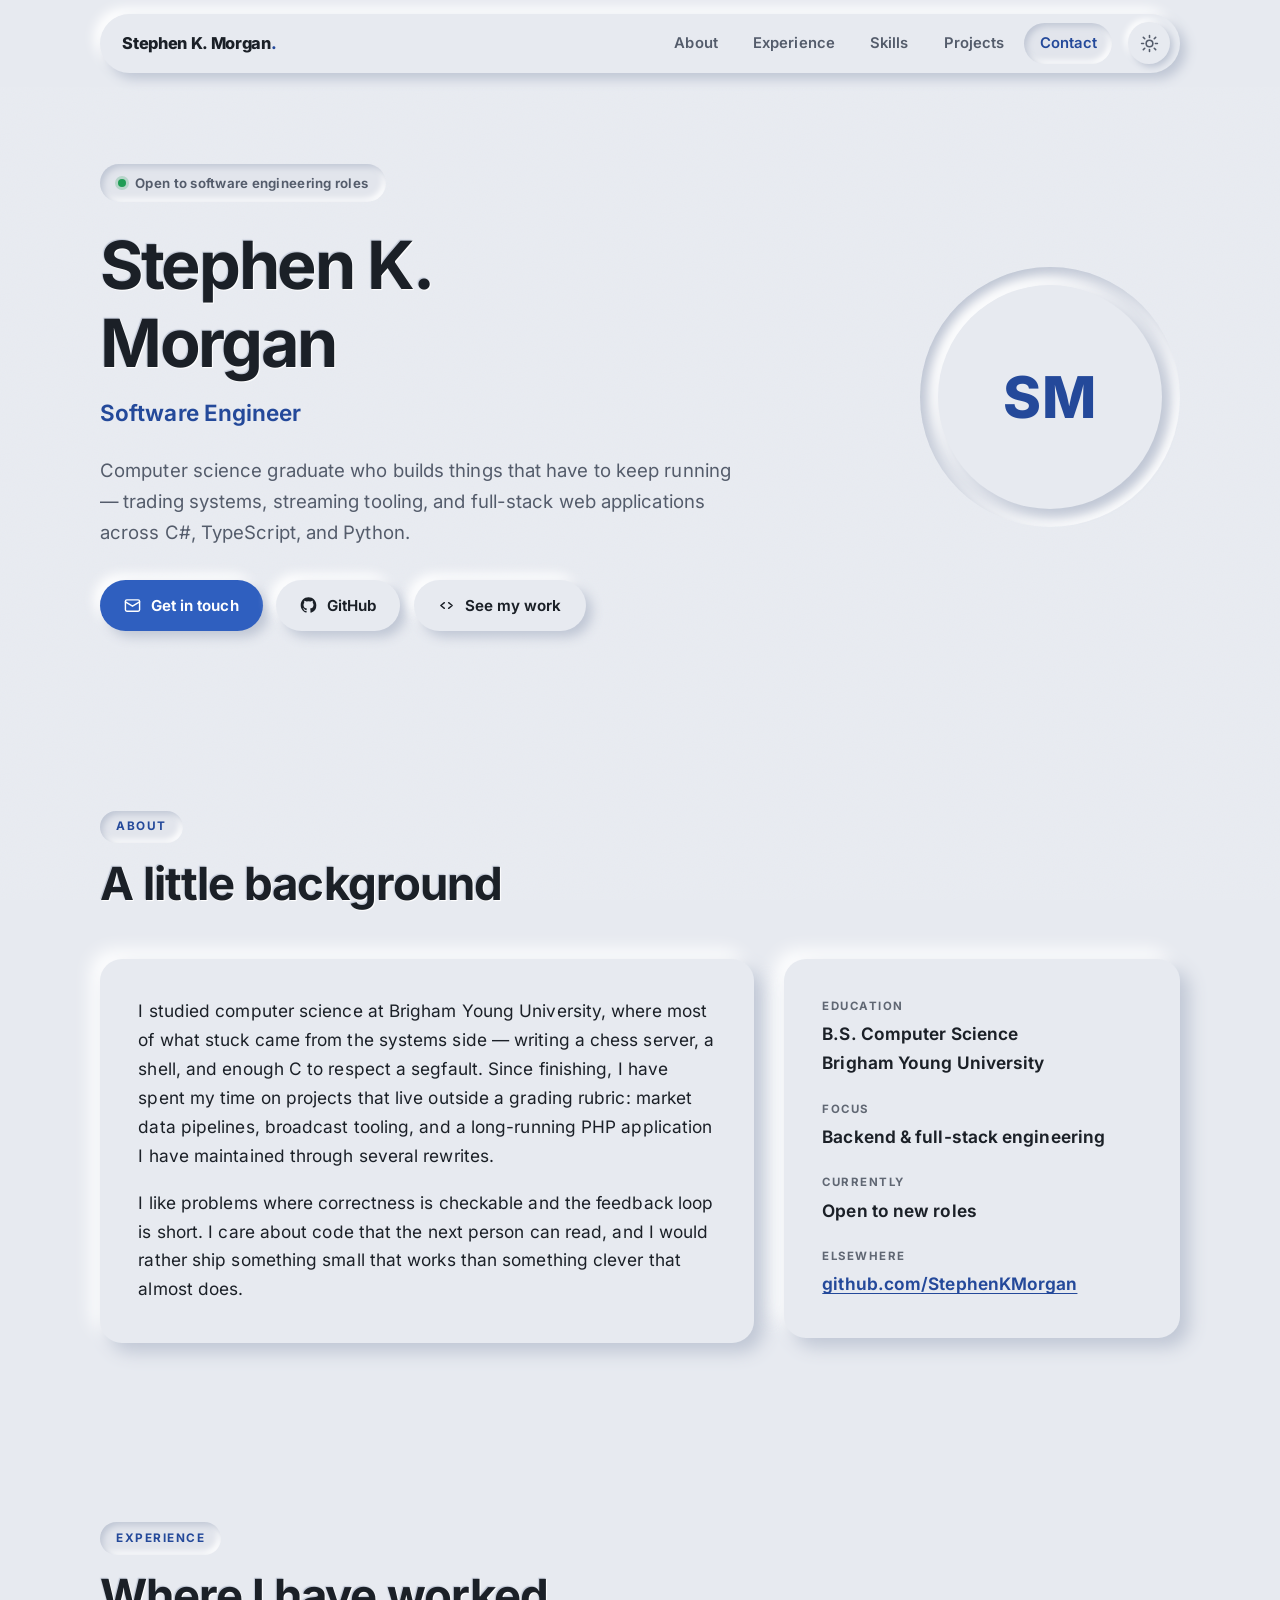
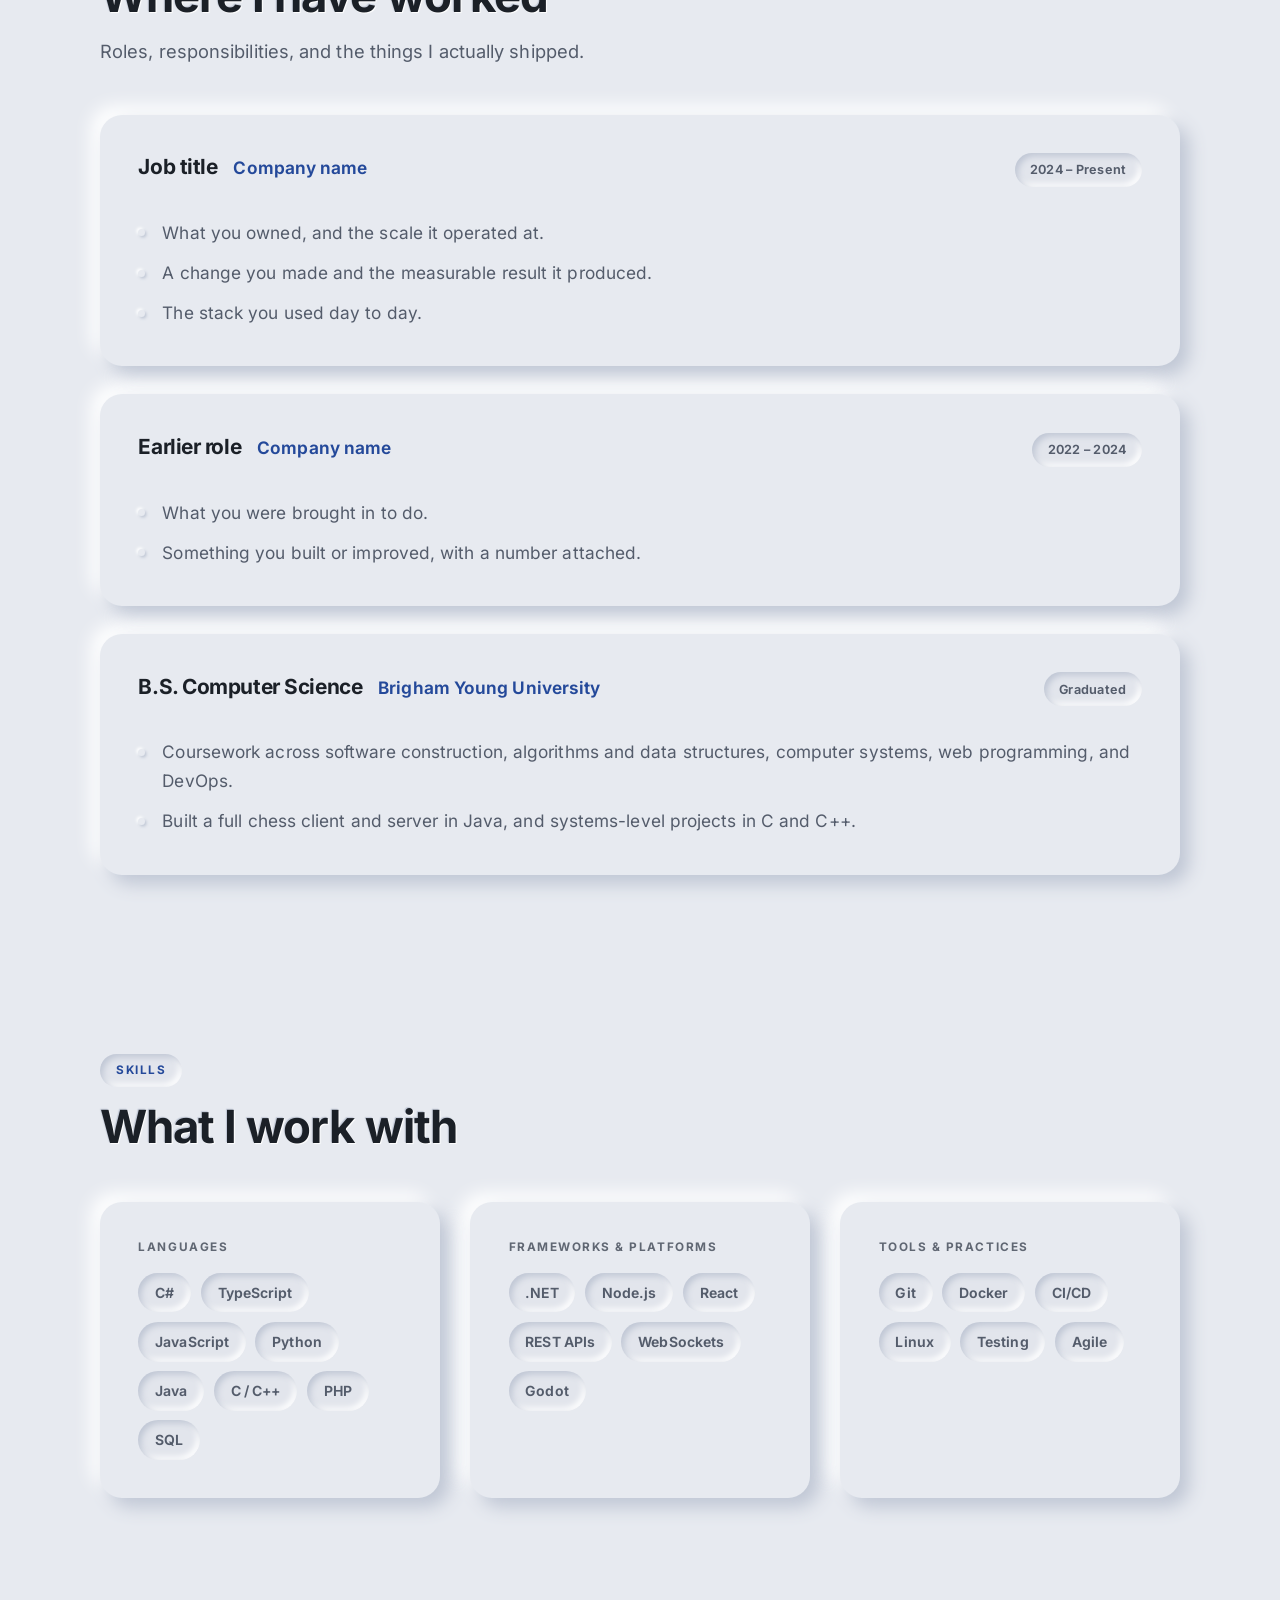
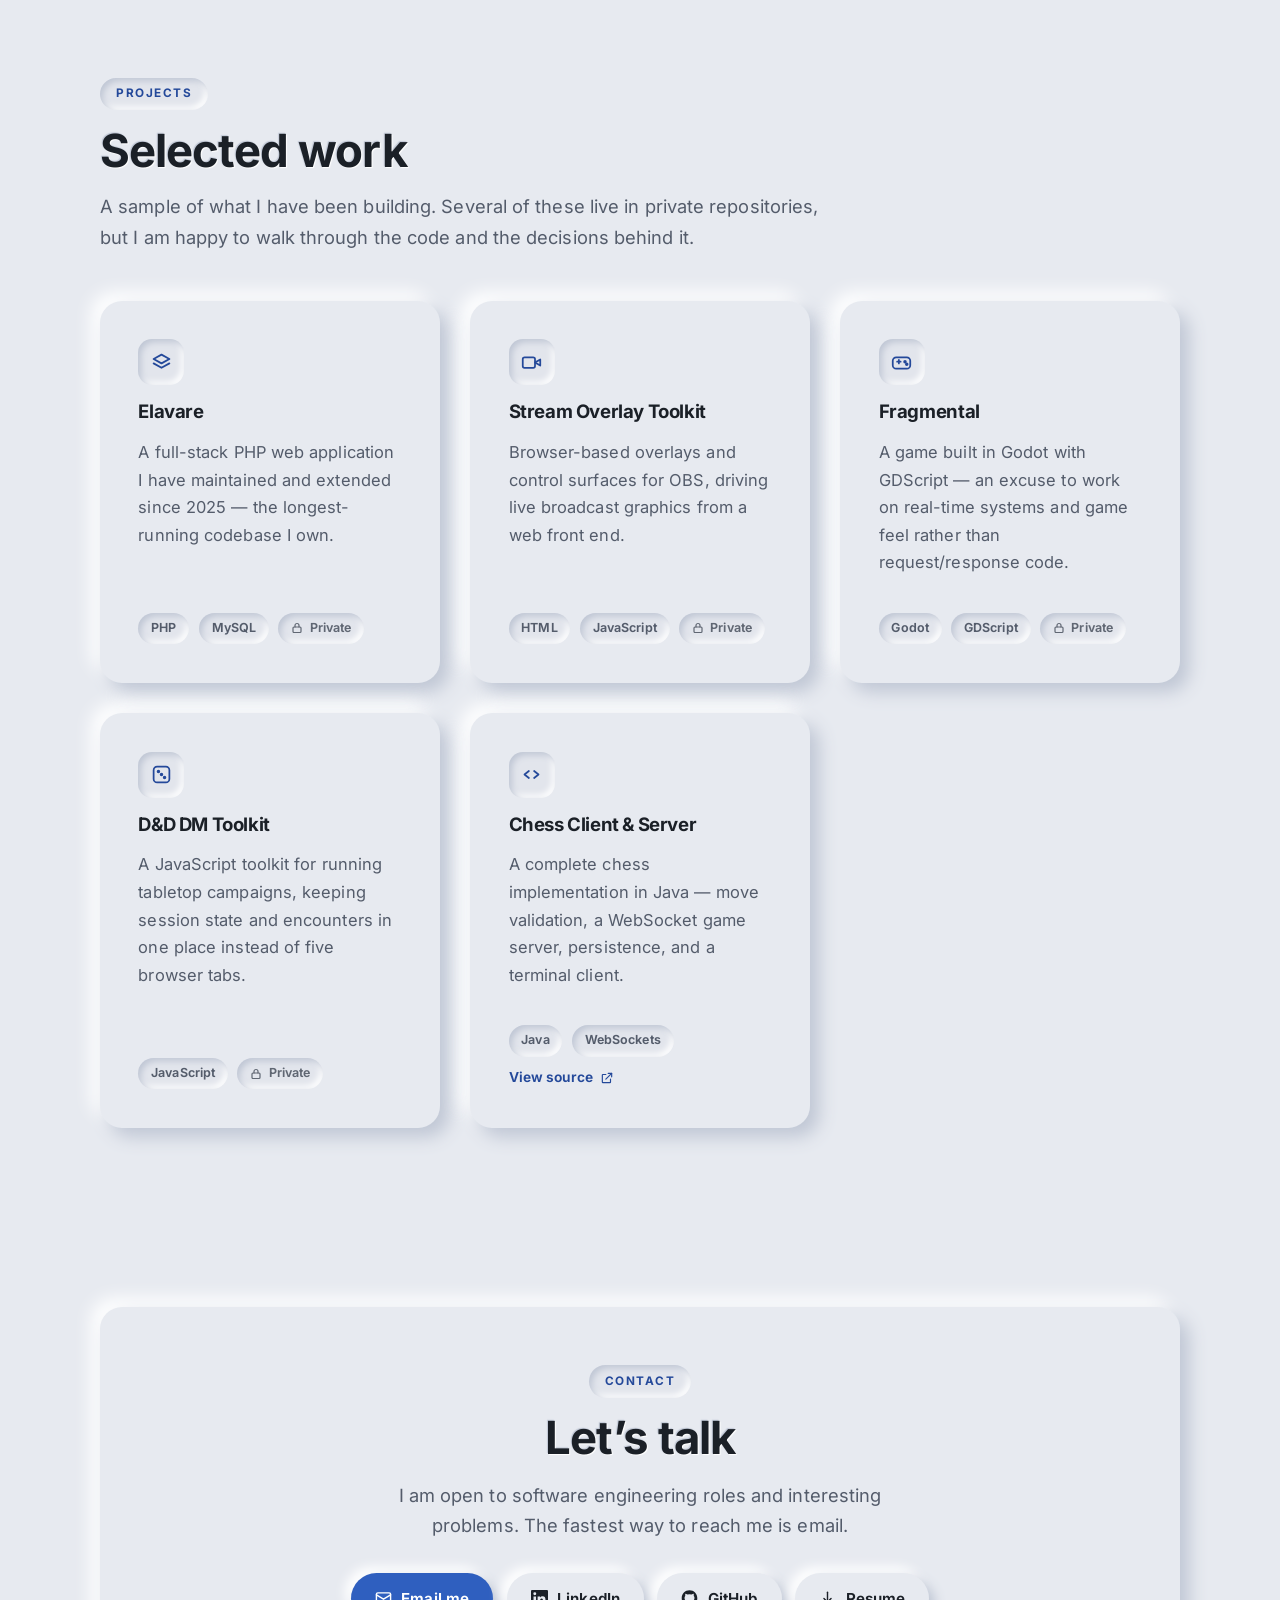
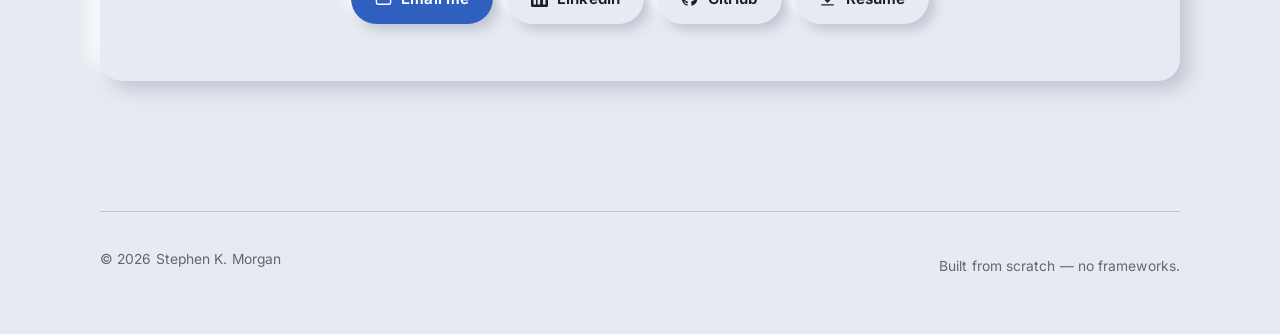
==== commit 6a37f108: "Remove the trading project card and drop Viking branding Takes the named trading platform off the pr" ====
--- a/index.html
+++ b/index.html
@@ -96,9 +96,6 @@
     </symbol>
     <symbol id="i-external" viewBox="0 0 24 24" fill="none" stroke="currentColor" stroke-width="2" stroke-linecap="round" stroke-linejoin="round">
       <path d="M14 4h6v6"/><path d="M20 4 10 14"/><path d="M18 14v5a1 1 0 0 1-1 1H5a1 1 0 0 1-1-1V7a1 1 0 0 1 1-1h5"/>
-    </symbol>
-    <symbol id="i-chart" viewBox="0 0 24 24" fill="none" stroke="currentColor" stroke-width="2" stroke-linecap="round" stroke-linejoin="round">
-      <path d="M4 19V5"/><path d="M4 19h16"/><path d="m7 15 4-5 3 3 5-7"/>
     </symbol>
     <symbol id="i-layers" viewBox="0 0 24 24" fill="none" stroke="currentColor" stroke-width="2" stroke-linecap="round" stroke-linejoin="round">
       <path d="m12 3 9 5-9 5-9-5z"/><path d="m3 13 9 5 9-5"/>
@@ -393,24 +390,6 @@
 
         <article class="card raised project reveal">
           <div class="project__top">
-            <span class="project__icon pressed-sm"><svg aria-hidden="true"><use href="#i-chart"/></svg></span>
-          </div>
-          <h3 class="project__title">Viking Trading</h3>
-          <p class="project__desc">
-            A C# trading platform for tracking market data and evaluating
-            strategies, and the project I have put the most sustained work into.
-          </p>
-          <div class="project__foot">
-            <span class="chip chip--tech pressed-sm">C#</span>
-            <span class="chip chip--tech pressed-sm">.NET</span>
-            <span class="chip chip--tech chip--private pressed-sm">
-              <svg aria-hidden="true"><use href="#i-lock"/></svg> Private
-            </span>
-          </div>
-        </article>
-
-        <article class="card raised project reveal">
-          <div class="project__top">
             <span class="project__icon pressed-sm"><svg aria-hidden="true"><use href="#i-layers"/></svg></span>
           </div>
           <h3 class="project__title">Elavare</h3>
@@ -431,7 +410,7 @@
           <div class="project__top">
             <span class="project__icon pressed-sm"><svg aria-hidden="true"><use href="#i-video"/></svg></span>
           </div>
-          <h3 class="project__title">Viking OBS</h3>
+          <h3 class="project__title">Stream Overlay Toolkit</h3>
           <p class="project__desc">
             Browser-based overlays and control surfaces for OBS, driving live
             broadcast graphics from a web front end.
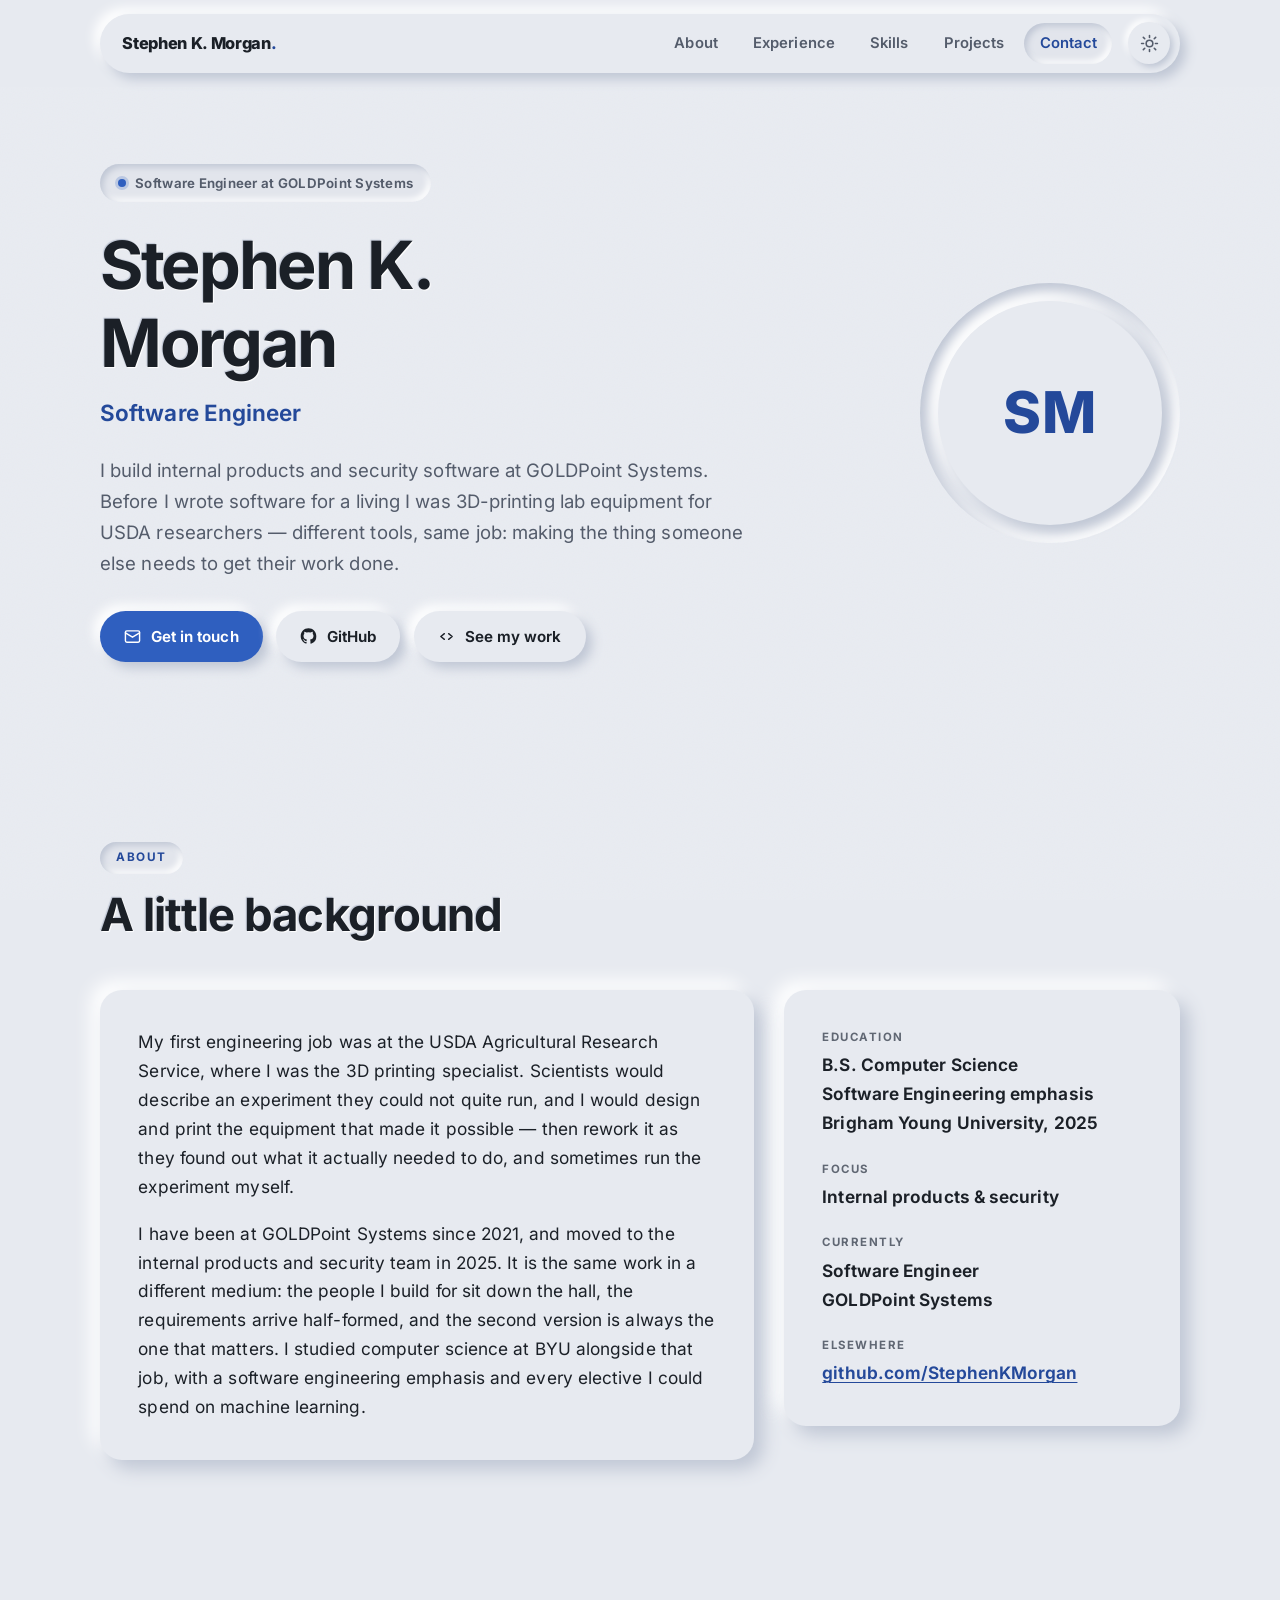
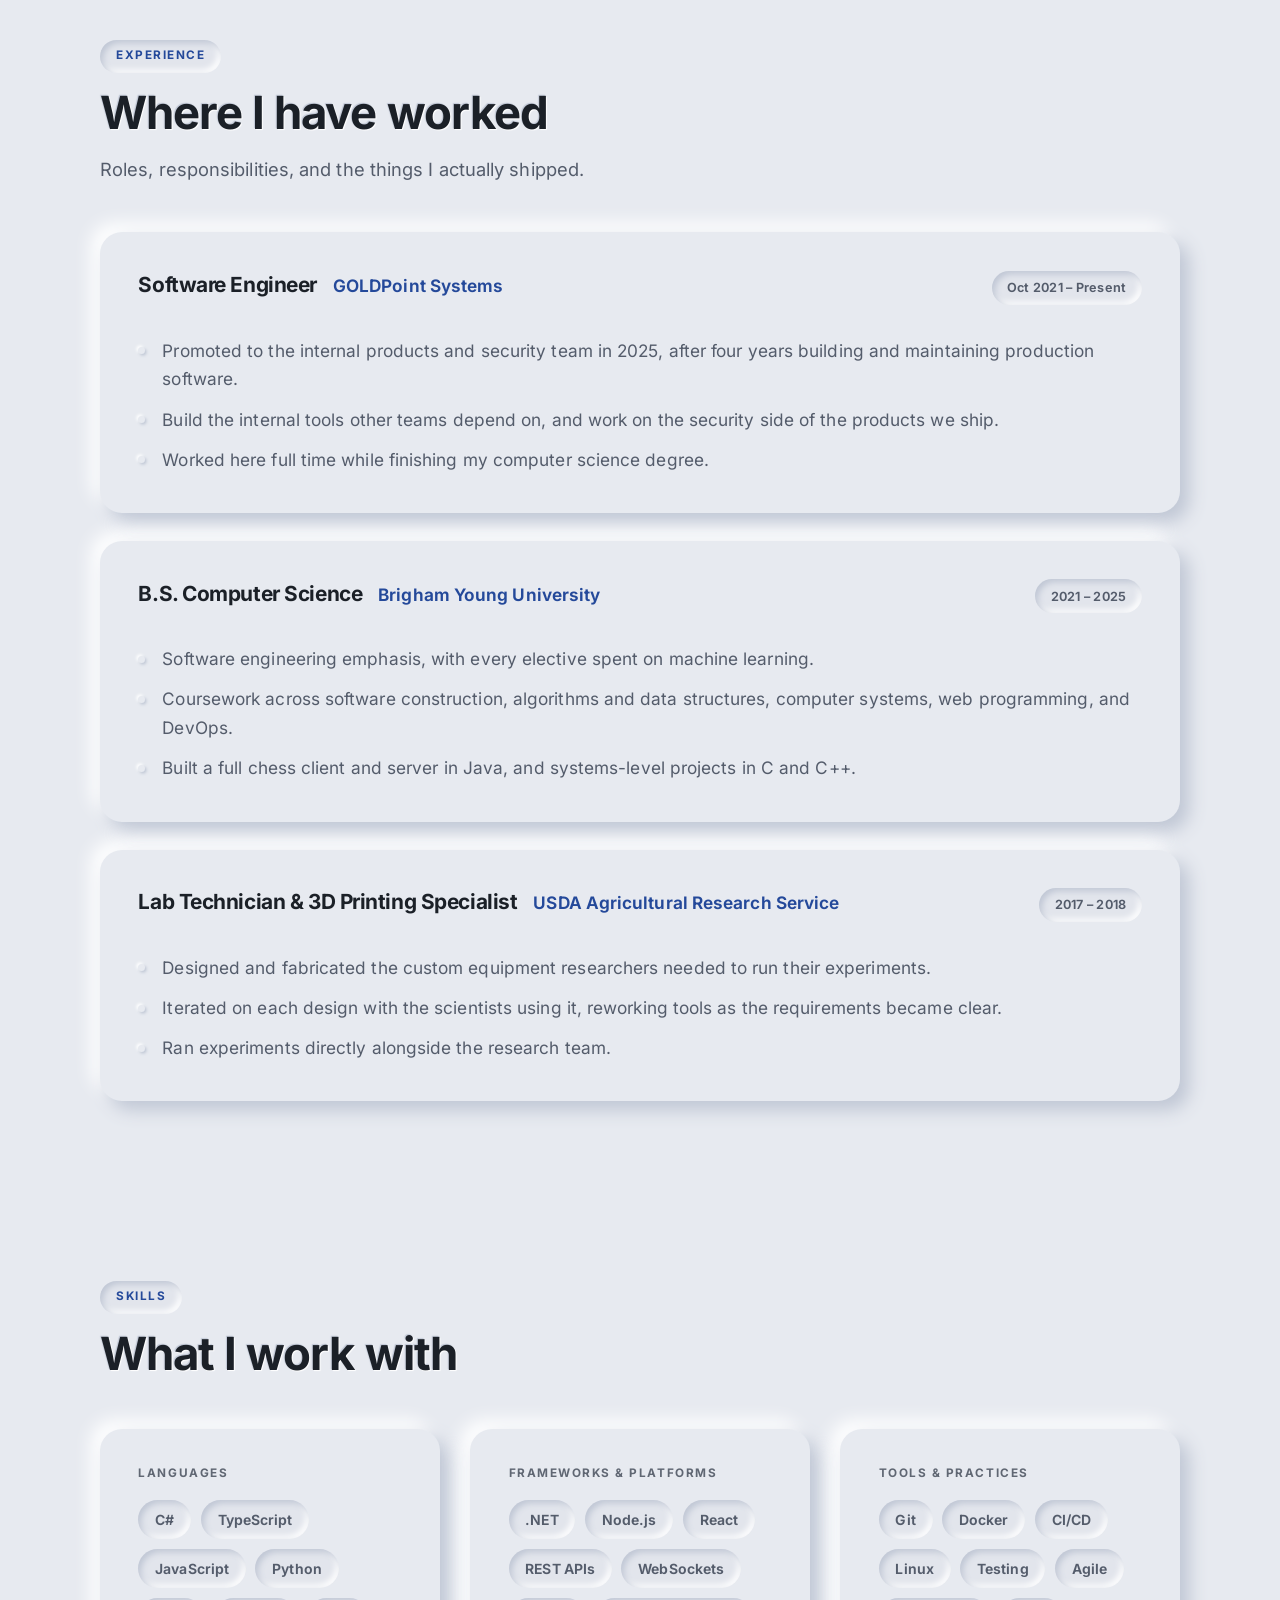
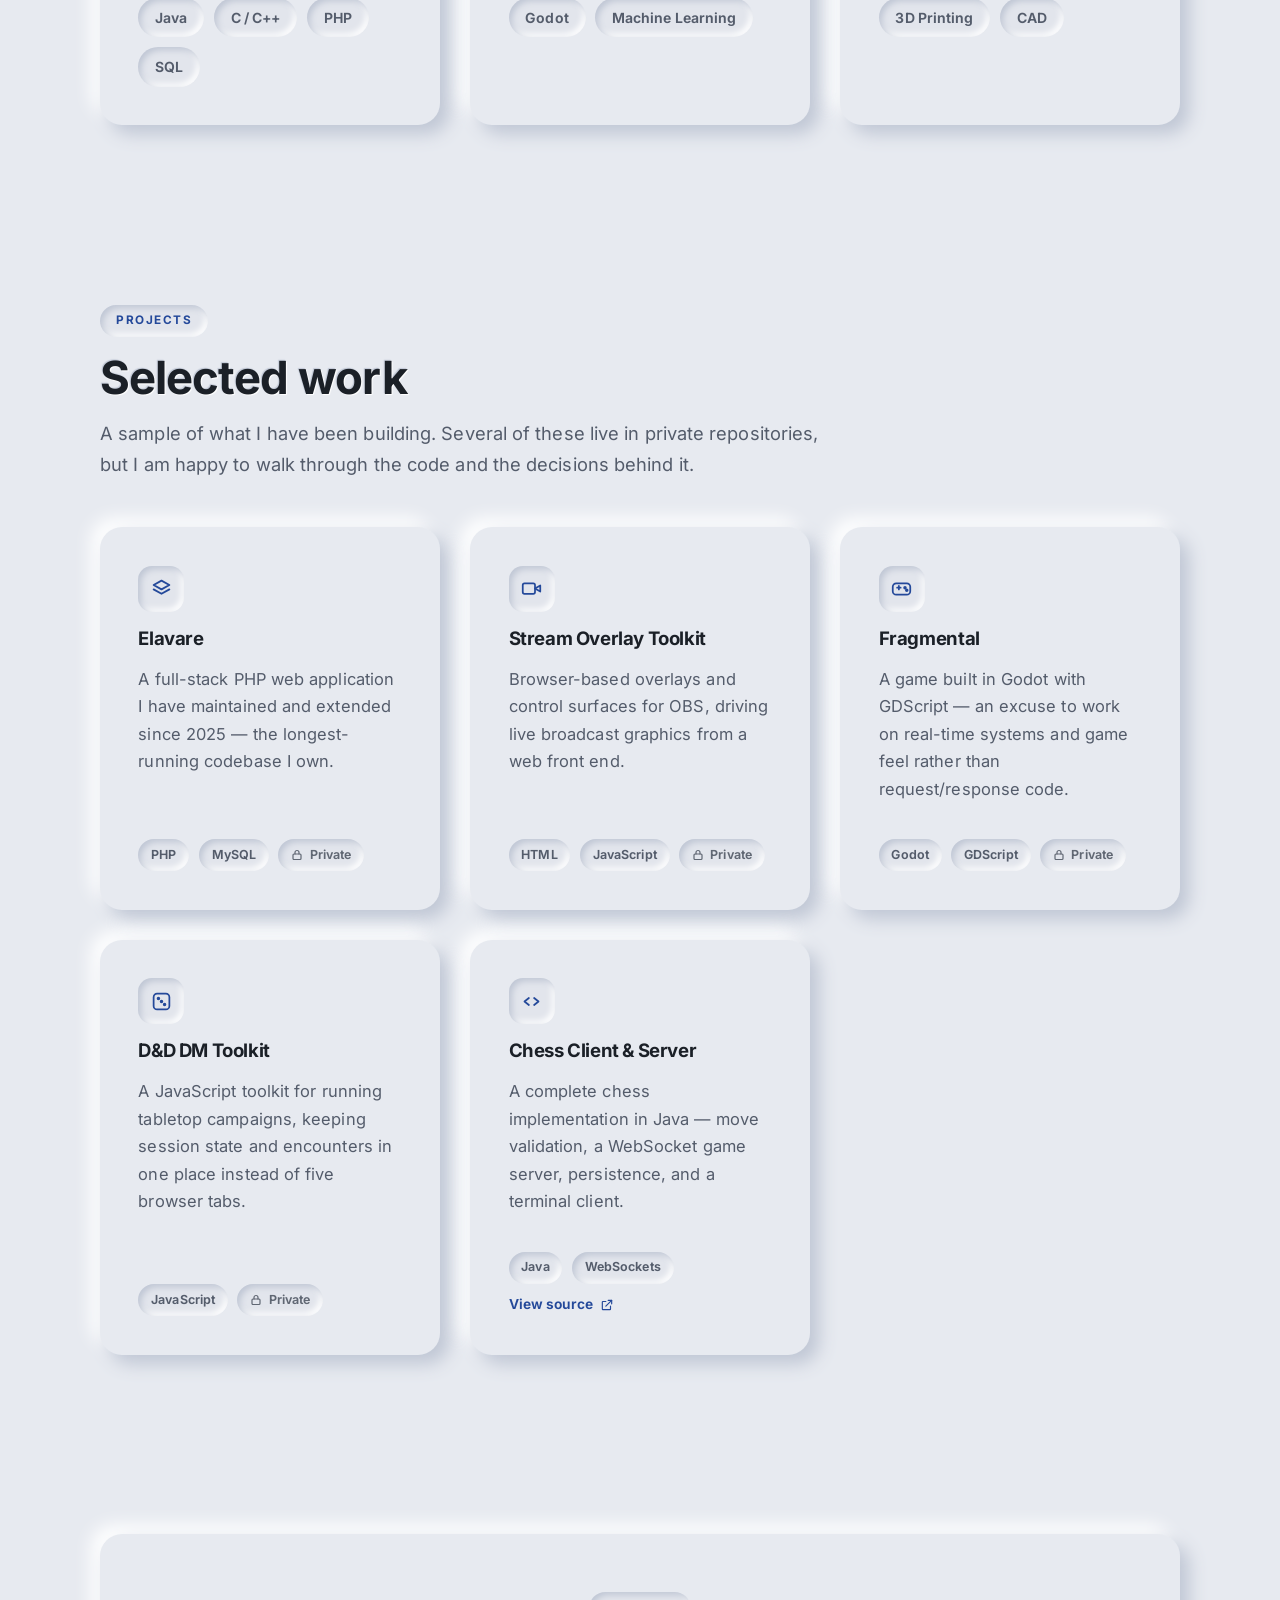
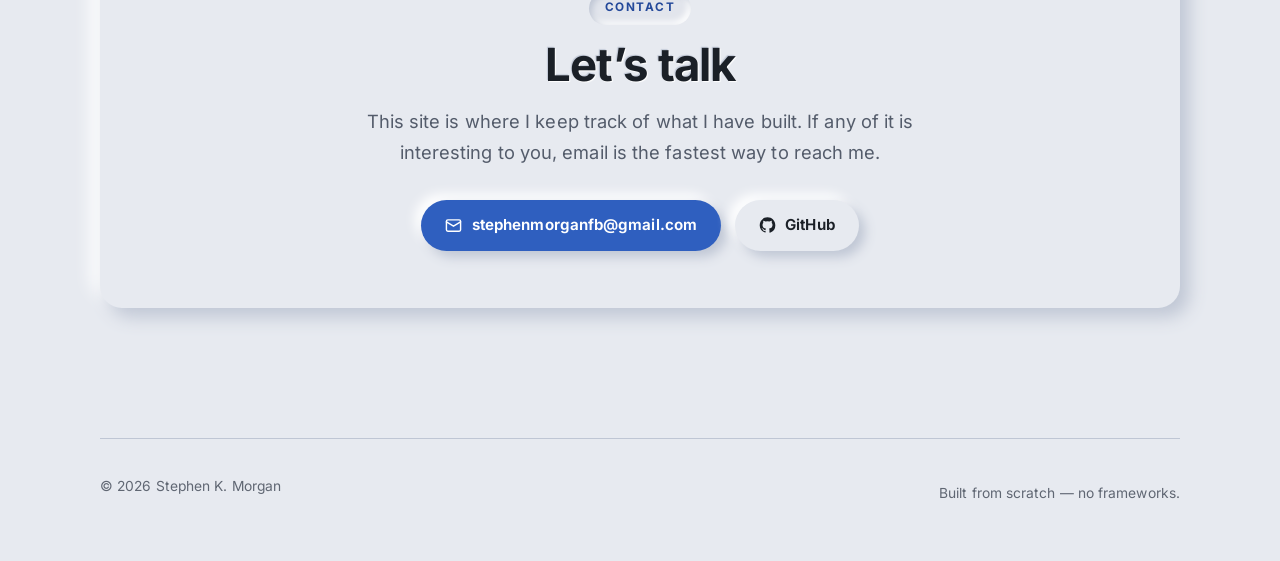
==== commit 308437e7: "Replace placeholder copy with real background; drop job-seeking framing The site shipped as scaffold" ====
--- a/index.html
+++ b/index.html
@@ -5,20 +5,20 @@
 <meta name="viewport" content="width=device-width, initial-scale=1">
 
 <title>Stephen K. Morgan — Software Engineer</title>
-<meta name="description" content="Stephen K. Morgan is a software engineer building backend services, trading tools, and full-stack applications in C#, TypeScript, and Python.">
+<meta name="description" content="Software engineer on the internal products and security team at GOLDPoint Systems, with a background in machine learning and 3D printing.">
 <meta name="author" content="Stephen K. Morgan">
 <link rel="canonical" href="https://stephenkmorgan.github.io/">
 
 <meta property="og:type" content="website">
 <meta property="og:url" content="https://stephenkmorgan.github.io/">
 <meta property="og:title" content="Stephen K. Morgan — Software Engineer">
-<meta property="og:description" content="Software engineer building backend services, trading tools, and full-stack applications in C#, TypeScript, and Python.">
+<meta property="og:description" content="Software engineer on internal products and security at GOLDPoint Systems, with a background in machine learning.">
 <meta property="og:image" content="https://stephenkmorgan.github.io/assets/img/og-image.png">
 <meta property="og:image:width" content="1200">
 <meta property="og:image:height" content="630">
 <meta name="twitter:card" content="summary_large_image">
 <meta name="twitter:title" content="Stephen K. Morgan — Software Engineer">
-<meta name="twitter:description" content="Software engineer building backend services, trading tools, and full-stack applications in C#, TypeScript, and Python.">
+<meta name="twitter:description" content="Software engineer on internal products and security at GOLDPoint Systems, with a background in machine learning.">
 <meta name="twitter:image" content="https://stephenkmorgan.github.io/assets/img/og-image.png">
 
 <link rel="icon" href="assets/img/favicon.svg" type="image/svg+xml">
@@ -49,11 +49,15 @@
   "name": "Stephen K. Morgan",
   "url": "https://stephenkmorgan.github.io/",
   "jobTitle": "Software Engineer",
+  "worksFor": {
+    "@type": "Organization",
+    "name": "GOLDPoint Systems"
+  },
   "alumniOf": {
     "@type": "CollegeOrUniversity",
     "name": "Brigham Young University"
   },
-  "knowsAbout": ["Software Engineering", "C#", "TypeScript", "Python", "Java", "Web Development"],
+  "knowsAbout": ["Software Engineering", "Application Security", "Machine Learning", "C#", "TypeScript", "Python", "Java", "3D Printing"],
   "sameAs": ["https://github.com/StephenKMorgan"]
 }
 </script>
@@ -72,14 +76,8 @@
     <symbol id="i-github" viewBox="0 0 24 24" fill="currentColor">
       <path d="M12 .5C5.73.5.99 5.24.99 11.5c0 4.86 3.15 8.98 7.52 10.43.55.1.75-.24.75-.53v-1.9c-3.06.66-3.71-1.3-3.71-1.3-.5-1.28-1.23-1.62-1.23-1.62-1-.68.08-.67.08-.67 1.1.08 1.69 1.14 1.69 1.14.98 1.69 2.58 1.2 3.21.92.1-.71.39-1.2.7-1.48-2.44-.28-5.01-1.22-5.01-5.44 0-1.2.43-2.18 1.13-2.95-.11-.28-.49-1.4.11-2.92 0 0 .93-.3 3.03 1.13a10.5 10.5 0 0 1 5.52 0c2.1-1.43 3.02-1.13 3.02-1.13.6 1.52.22 2.64.11 2.92.71.77 1.13 1.75 1.13 2.95 0 4.23-2.58 5.16-5.03 5.43.4.34.75 1.01.75 2.04v3.03c0 .29.2.64.76.53a10.53 10.53 0 0 0 7.51-10.43C23.01 5.24 18.27.5 12 .5z"/>
     </symbol>
-    <symbol id="i-linkedin" viewBox="0 0 24 24" fill="currentColor">
-      <path d="M20.45 20.45h-3.56v-5.57c0-1.33-.03-3.04-1.85-3.04-1.86 0-2.14 1.45-2.14 2.95v5.66H9.35V9h3.41v1.56h.05a3.74 3.74 0 0 1 3.37-1.85c3.6 0 4.27 2.37 4.27 5.46zM5.34 7.43a2.06 2.06 0 1 1 0-4.13 2.06 2.06 0 0 1 0 4.13zM7.12 20.45H3.55V9h3.57zM22.22 0H1.77C.79 0 0 .77 0 1.72v20.56C0 23.23.79 24 1.77 24h20.45c.98 0 1.78-.77 1.78-1.72V1.72C24 .77 23.2 0 22.22 0z"/>
-    </symbol>
     <symbol id="i-mail" viewBox="0 0 24 24" fill="none" stroke="currentColor" stroke-width="2" stroke-linecap="round" stroke-linejoin="round">
       <rect x="2" y="4" width="20" height="16" rx="2"/><path d="m2 7 10 6 10-6"/>
-    </symbol>
-    <symbol id="i-download" viewBox="0 0 24 24" fill="none" stroke="currentColor" stroke-width="2" stroke-linecap="round" stroke-linejoin="round">
-      <path d="M12 3v12"/><path d="m7 12 5 5 5-5"/><path d="M4 21h16"/>
     </symbol>
     <symbol id="i-sun" viewBox="0 0 24 24" fill="none" stroke="currentColor" stroke-width="2" stroke-linecap="round">
       <circle cx="12" cy="12" r="4.2"/>
@@ -150,8 +148,6 @@
 
   <!-- =================================================================
        Hero
-       TODO(Stephen): replace the role line and the pitch paragraph with
-       your own wording once you send me your resume.
        ================================================================= -->
   <section class="hero" id="top" aria-labelledby="hero-name">
     <div class="wrap">
@@ -159,16 +155,17 @@
         <div>
           <p class="hero__status pressed-sm">
             <span class="hero__dot" aria-hidden="true"></span>
-            Open to software engineering roles
+            Software Engineer at GOLDPoint Systems
           </p>
 
           <h1 class="hero__name letterpress" id="hero-name">Stephen K.<br>Morgan</h1>
           <p class="hero__role">Software Engineer</p>
 
           <p class="hero__pitch">
-            Computer science graduate who builds things that have to keep
-            running — trading systems, streaming tooling, and full-stack web
-            applications across C#, TypeScript, and Python.
+            I build internal products and security software at GOLDPoint
+            Systems. Before I wrote software for a living I was 3D-printing lab
+            equipment for USDA researchers — different tools, same job: making
+            the thing someone else needs to get their work done.
           </p>
 
           <div class="btn-row">
@@ -199,8 +196,6 @@
 
   <!-- =================================================================
        About
-       TODO(Stephen): rewrite both paragraphs in your own voice, and fill
-       in the graduation year and location.
        ================================================================= -->
   <section class="section" id="about" aria-labelledby="about-title">
     <div class="wrap">
@@ -212,18 +207,21 @@
       <div class="about">
         <div class="card raised reveal">
           <p>
-            I studied computer science at Brigham Young University, where most of
-            what stuck came from the systems side — writing a chess server, a
-            shell, and enough C to respect a segfault. Since finishing, I have
-            spent my time on projects that live outside a grading rubric: market
-            data pipelines, broadcast tooling, and a long-running PHP application
-            I have maintained through several rewrites.
+            My first engineering job was at the USDA Agricultural Research
+            Service, where I was the 3D printing specialist. Scientists would
+            describe an experiment they could not quite run, and I would design
+            and print the equipment that made it possible — then rework it as
+            they found out what it actually needed to do, and sometimes run the
+            experiment myself.
           </p>
           <p>
-            I like problems where correctness is checkable and the feedback loop
-            is short. I care about code that the next person can read, and I would
-            rather ship something small that works than something clever that
-            almost does.
+            I have been at GOLDPoint Systems since 2021, and moved to the
+            internal products and security team in 2025. It is the same work in
+            a different medium: the people I build for sit down the hall, the
+            requirements arrive half-formed, and the second version is always
+            the one that matters. I studied computer science at BYU alongside
+            that job, with a software engineering emphasis and every elective I
+            could spend on machine learning.
           </p>
         </div>
 
@@ -231,15 +229,15 @@
           <ul class="factlist">
             <li class="fact">
               <p class="fact__label">Education</p>
-              <p class="fact__value">B.S. Computer Science<br>Brigham Young University</p>
+              <p class="fact__value">B.S. Computer Science<br>Software Engineering emphasis<br>Brigham Young University, 2025</p>
             </li>
             <li class="fact">
               <p class="fact__label">Focus</p>
-              <p class="fact__value">Backend &amp; full-stack engineering</p>
+              <p class="fact__value">Internal products &amp; security</p>
             </li>
             <li class="fact">
               <p class="fact__label">Currently</p>
-              <p class="fact__value">Open to new roles</p>
+              <p class="fact__value">Software Engineer<br>GOLDPoint Systems</p>
             </li>
             <li class="fact">
               <p class="fact__label">Elsewhere</p>
@@ -255,9 +253,10 @@
 
   <!-- =================================================================
        Experience
-       TODO(Stephen): these two entries are STRUCTURE ONLY — I have no
-       record of your work history. Replace titles, employers, dates and
-       every bullet. Duplicate a .card block to add more roles.
+       TODO(Stephen): the GOLDPoint bullets are deliberately thin — they say
+       only what you told me (tenure + the 2025 promotion) and invent nothing.
+       Add what you actually build there: the systems you own, a project you
+       shipped, the stack you use day to day.
        ================================================================= -->
   <section class="section" id="experience" aria-labelledby="experience-title">
     <div class="wrap">
@@ -272,26 +271,14 @@
       <div class="timeline">
         <article class="card raised reveal">
           <div class="role__head">
-            <h3 class="role__title">Job title</h3>
-            <p class="role__org">Company name</p>
-            <p class="role__dates pressed-sm">2024 &ndash; Present</p>
+            <h3 class="role__title">Software Engineer</h3>
+            <p class="role__org">GOLDPoint Systems</p>
+            <p class="role__dates pressed-sm">Oct 2021 &ndash; Present</p>
           </div>
           <ul class="bullets">
-            <li>What you owned, and the scale it operated at.</li>
-            <li>A change you made and the measurable result it produced.</li>
-            <li>The stack you used day to day.</li>
-          </ul>
-        </article>
-
-        <article class="card raised reveal">
-          <div class="role__head">
-            <h3 class="role__title">Earlier role</h3>
-            <p class="role__org">Company name</p>
-            <p class="role__dates pressed-sm">2022 &ndash; 2024</p>
-          </div>
-          <ul class="bullets">
-            <li>What you were brought in to do.</li>
-            <li>Something you built or improved, with a number attached.</li>
+            <li>Promoted to the internal products and security team in 2025, after four years building and maintaining production software.</li>
+            <li>Build the internal tools other teams depend on, and work on the security side of the products we ship.</li>
+            <li>Worked here full time while finishing my computer science degree.</li>
           </ul>
         </article>
 
@@ -299,22 +286,37 @@
           <div class="role__head">
             <h3 class="role__title">B.S. Computer Science</h3>
             <p class="role__org">Brigham Young University</p>
-            <p class="role__dates pressed-sm">Graduated</p>
+            <p class="role__dates pressed-sm">2021 &ndash; 2025</p>
           </div>
           <ul class="bullets">
+            <li>Software engineering emphasis, with every elective spent on machine learning.</li>
             <li>Coursework across software construction, algorithms and data structures, computer systems, web programming, and DevOps.</li>
             <li>Built a full chess client and server in Java, and systems-level projects in C and C++.</li>
           </ul>
         </article>
+
+        <article class="card raised reveal">
+          <div class="role__head">
+            <h3 class="role__title">Lab Technician &amp; 3D Printing Specialist</h3>
+            <p class="role__org">USDA Agricultural Research Service</p>
+            <p class="role__dates pressed-sm">2017 &ndash; 2018</p>
+          </div>
+          <ul class="bullets">
+            <li>Designed and fabricated the custom equipment researchers needed to run their experiments.</li>
+            <li>Iterated on each design with the scientists using it, reworking tools as the requirements became clear.</li>
+            <li>Ran experiments directly alongside the research team.</li>
+          </ul>
+        </article>
       </div>
     </div>
   </section>
 
   <!-- =================================================================
        Skills
-       TODO(Stephen): this list is inferred from the languages in your
-       GitHub repos. Delete anything you would not want to be interviewed
-       on, and add what is missing.
+       TODO(Stephen): the languages are drawn from your repos and the ML /
+       fabrication entries from your USDA and BYU work. React, Docker, CI/CD,
+       SQL and Agile are still MY INFERENCE, not things you confirmed —
+       delete anything you would not want to be interviewed on.
        ================================================================= -->
   <section class="section" id="skills" aria-labelledby="skills-title">
     <div class="wrap">
@@ -347,6 +349,7 @@
             <li class="chip pressed-sm">REST APIs</li>
             <li class="chip pressed-sm">WebSockets</li>
             <li class="chip pressed-sm">Godot</li>
+            <li class="chip pressed-sm">Machine Learning</li>
           </ul>
         </div>
 
@@ -359,6 +362,8 @@
             <li class="chip pressed-sm">Linux</li>
             <li class="chip pressed-sm">Testing</li>
             <li class="chip pressed-sm">Agile</li>
+            <li class="chip pressed-sm">3D Printing</li>
+            <li class="chip pressed-sm">CAD</li>
           </ul>
         </div>
       </div>
@@ -483,9 +488,6 @@
 
   <!-- =================================================================
        Contact
-       TODO(Stephen): set the real email address and your LinkedIn URL,
-       then drop your resume PDF at the path below. I left the address
-       out on purpose rather than guess from your git history.
        ================================================================= -->
   <section class="section" id="contact" aria-labelledby="contact-title">
     <div class="wrap">
@@ -493,27 +495,19 @@
         <p class="section__eyebrow pressed-sm">Contact</p>
         <h2 class="section__title letterpress" id="contact-title">Let&rsquo;s talk</h2>
         <p class="section__lede">
-          I am open to software engineering roles and interesting problems.
-          The fastest way to reach me is email.
+          This site is where I keep track of what I have built. If any of it is
+          interesting to you, email is the fastest way to reach me.
         </p>
 
         <div class="btn-row">
-          <a class="btn btn--primary" href="mailto:YOUR-EMAIL@example.com">
+          <a class="btn btn--primary" href="mailto:stephenmorganfb@gmail.com">
             <svg aria-hidden="true"><use href="#i-mail"/></svg>
-            Email me
-          </a>
-          <a class="btn" href="https://www.linkedin.com/in/YOUR-LINKEDIN/" target="_blank" rel="noopener">
-            <svg aria-hidden="true"><use href="#i-linkedin"/></svg>
-            LinkedIn
+            stephenmorganfb@gmail.com
           </a>
           <a class="btn" href="https://github.com/StephenKMorgan" target="_blank" rel="noopener">
             <svg aria-hidden="true"><use href="#i-github"/></svg>
             GitHub
           </a>
-          <a class="btn" href="assets/resume/Stephen-Morgan-Resume.pdf" download>
-            <svg aria-hidden="true"><use href="#i-download"/></svg>
-            Resume
-          </a>
         </div>
       </div>
     </div>
--- a/assets/css/style.css
+++ b/assets/css/style.css
@@ -462,15 +462,19 @@
   letter-spacing: 0.02em;
 }
 
+/* Accent, deliberately not green: a green status dot reads as an
+   "open to work" availability signal, which this badge is not. */
 .hero__dot {
   width: 8px;
   height: 8px;
   flex: none;
   border-radius: 50%;
-  background: #1f9d55;
-  box-shadow: 0 0 0 3px rgba(31, 157, 85, 0.22);
-}
-:root[data-theme="dark"] .hero__dot { background: #34d17d; }
+  background: var(--accent);
+  /* Static fallback first: an unsupported color-mix() drops the whole
+     declaration, and the halo should degrade rather than disappear. */
+  box-shadow: 0 0 0 3px rgba(47, 95, 191, 0.22);
+  box-shadow: 0 0 0 3px color-mix(in srgb, var(--accent) 22%, transparent);
+}
 
 .hero__name {
   font-size: clamp(2.4rem, 1.5rem + 4.2vw, 4.15rem);
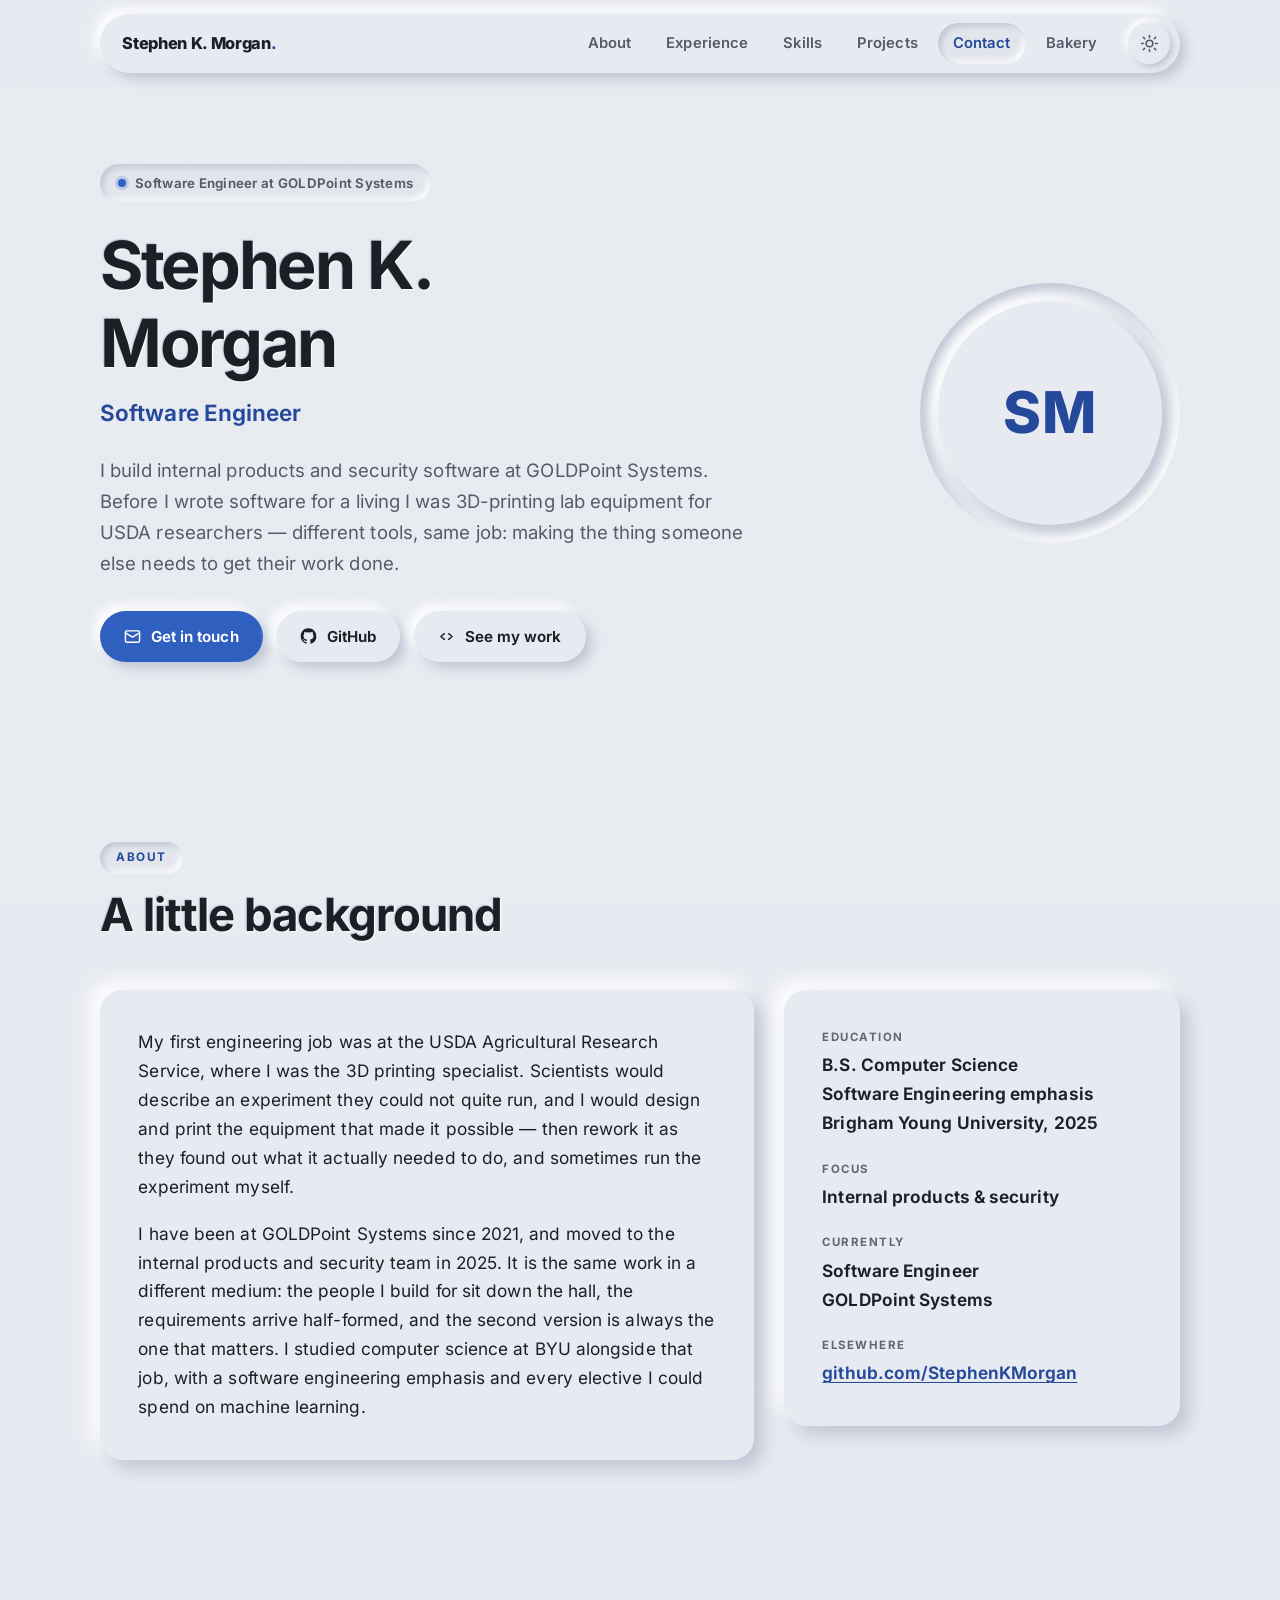
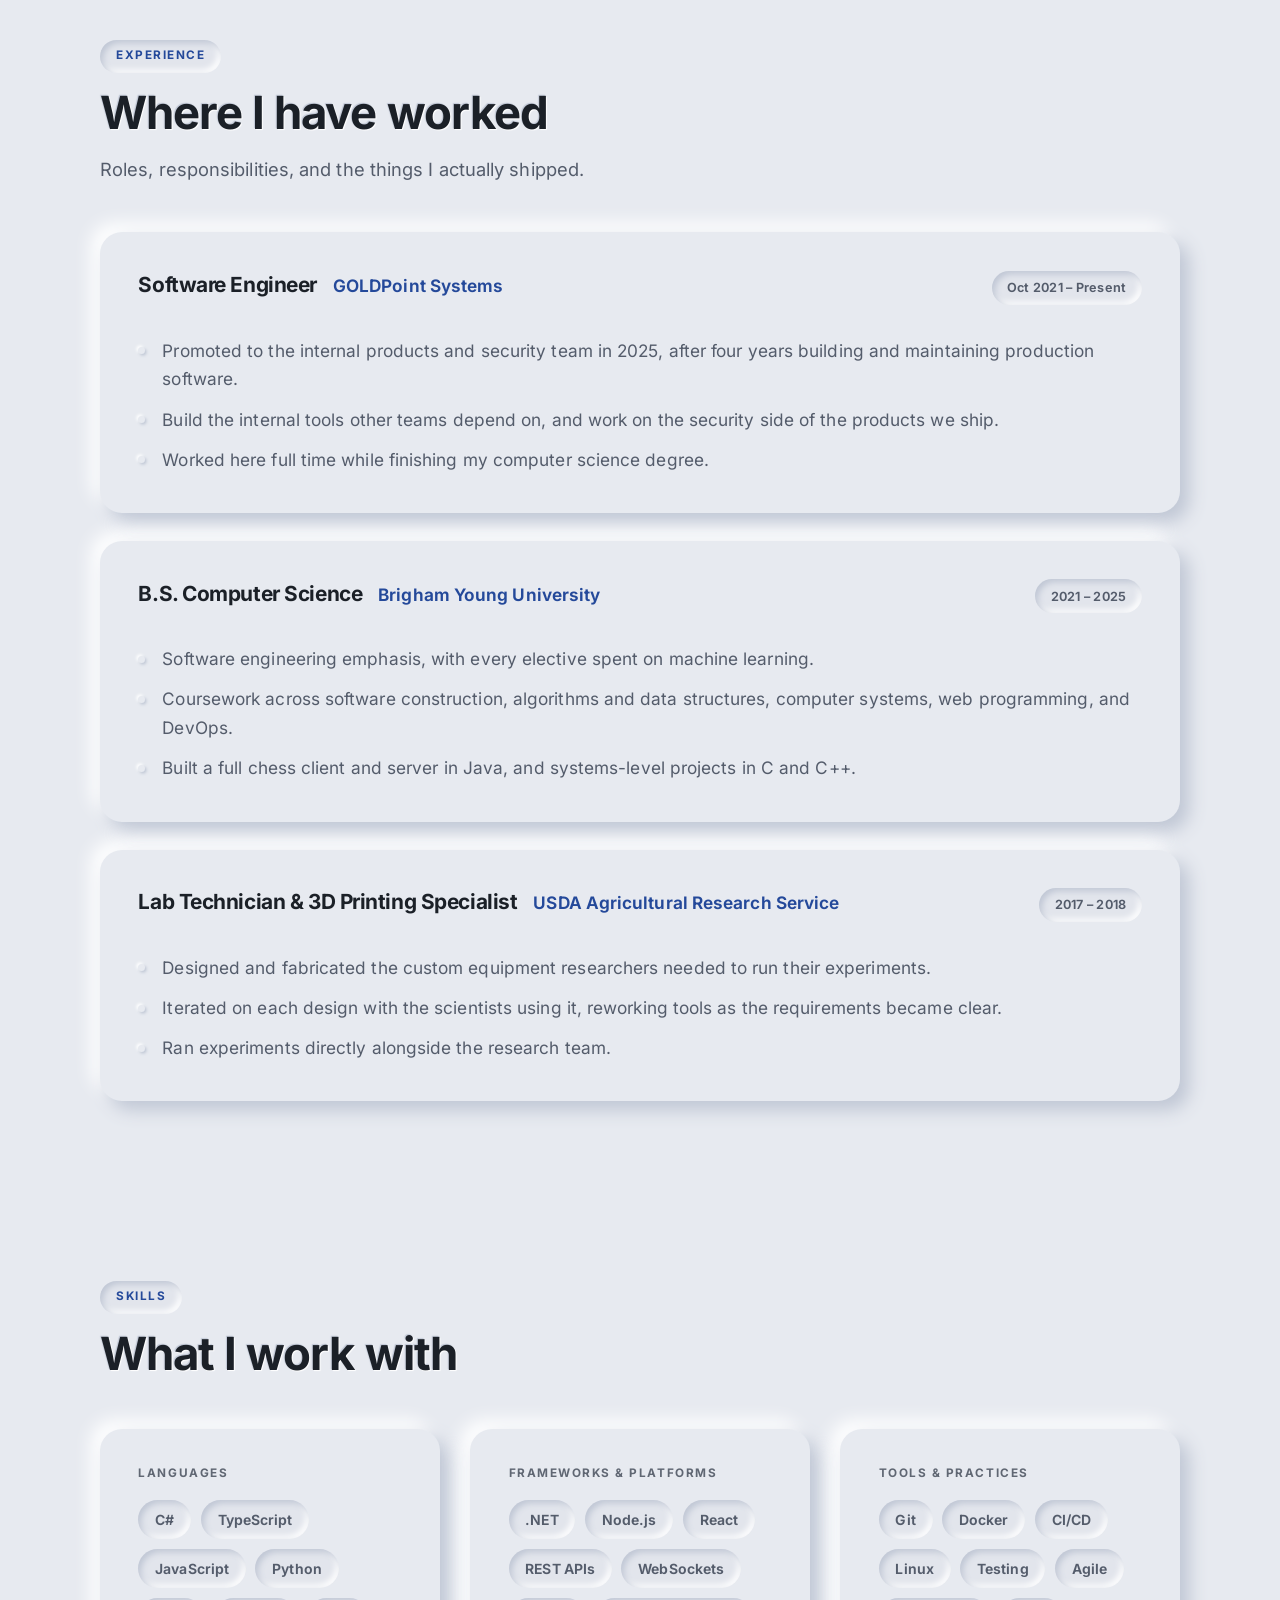
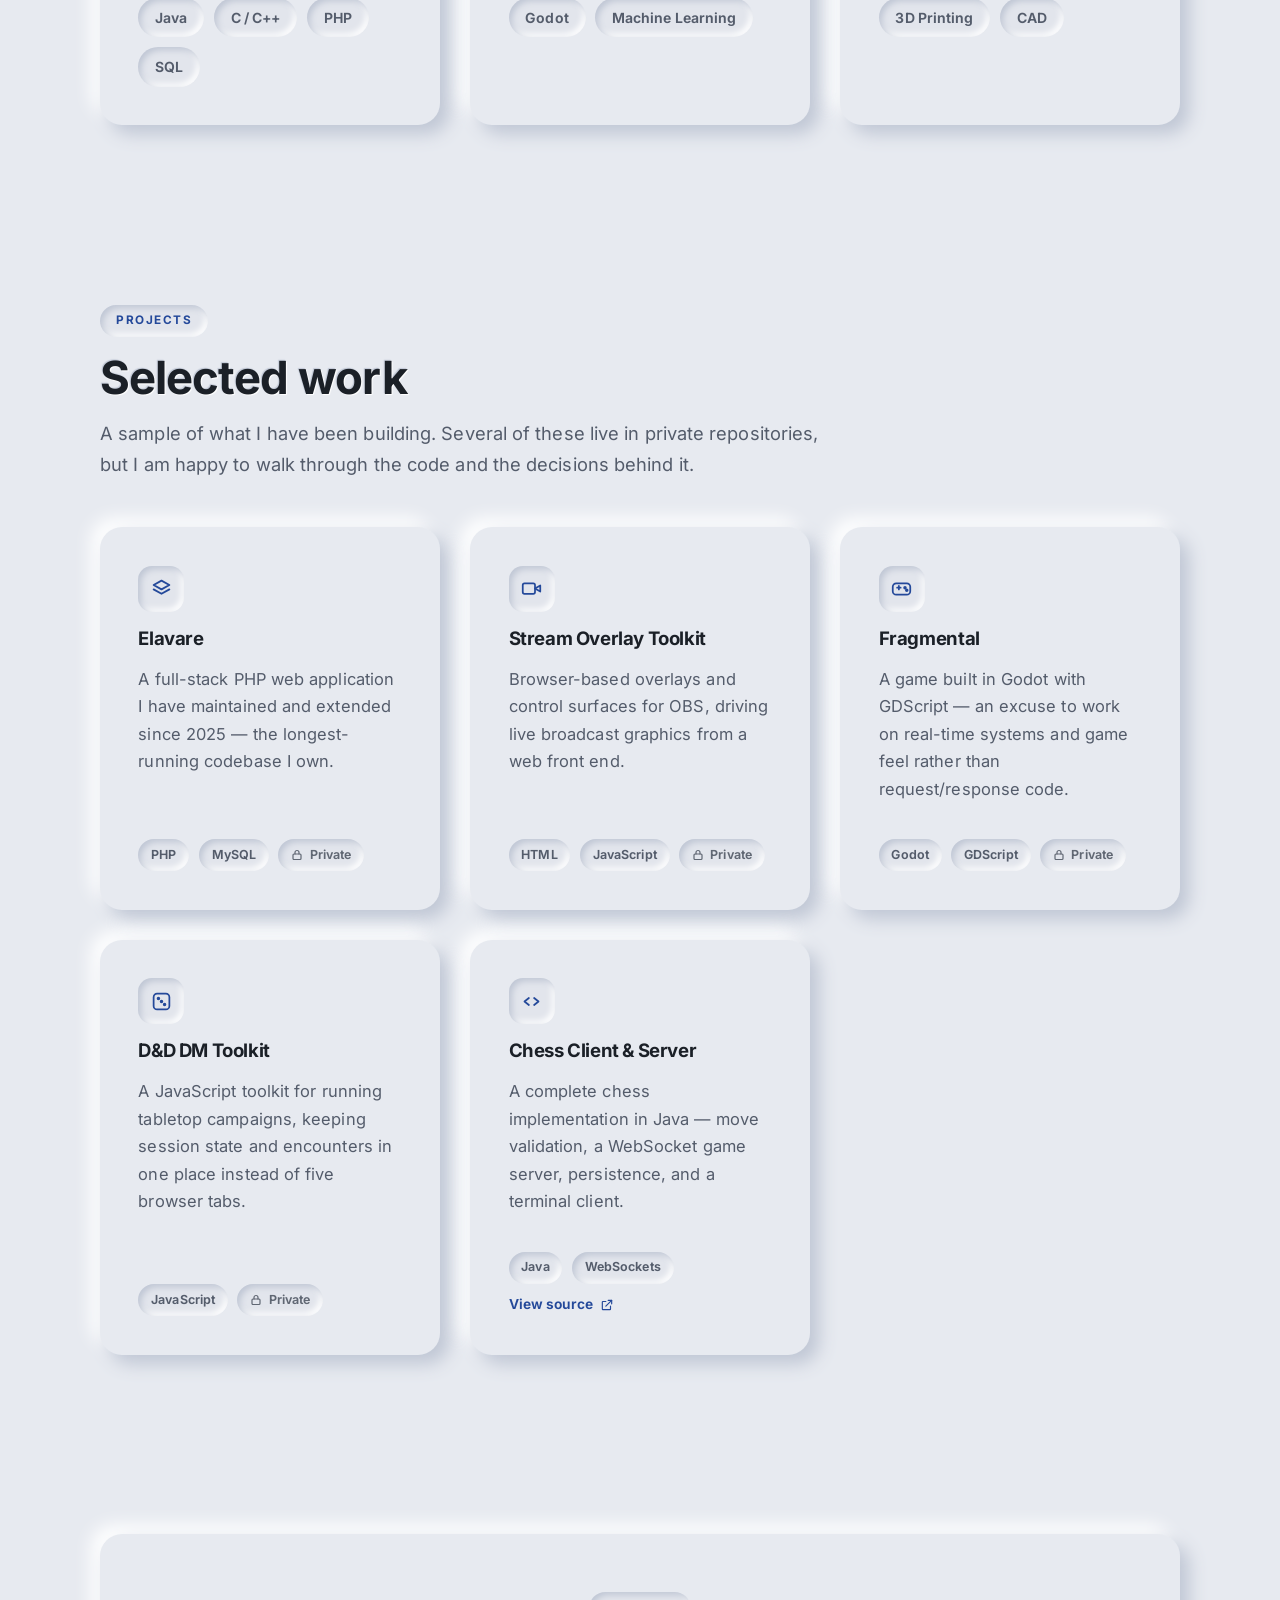
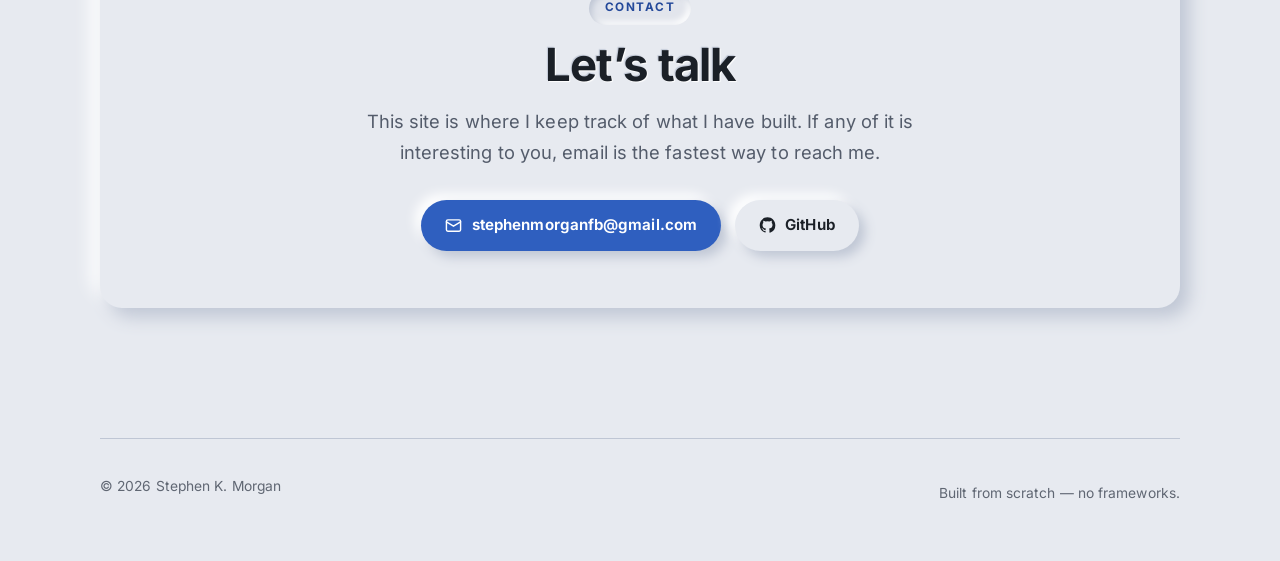
==== commit 610a6ebb: "Add a Bakery tab: download page for the Surf & Swirl Bakery Android game The page links to the game'" ====
--- a/index.html
+++ b/index.html
@@ -129,6 +129,7 @@
         <li><a class="nav__link" href="#skills">Skills</a></li>
         <li><a class="nav__link" href="#projects">Projects</a></li>
         <li><a class="nav__link" href="#contact">Contact</a></li>
+        <li><a class="nav__link" href="bakery/">Bakery</a></li>
       </ul>
 
       <button class="icon-btn" type="button" data-theme-toggle aria-label="Switch to dark theme">
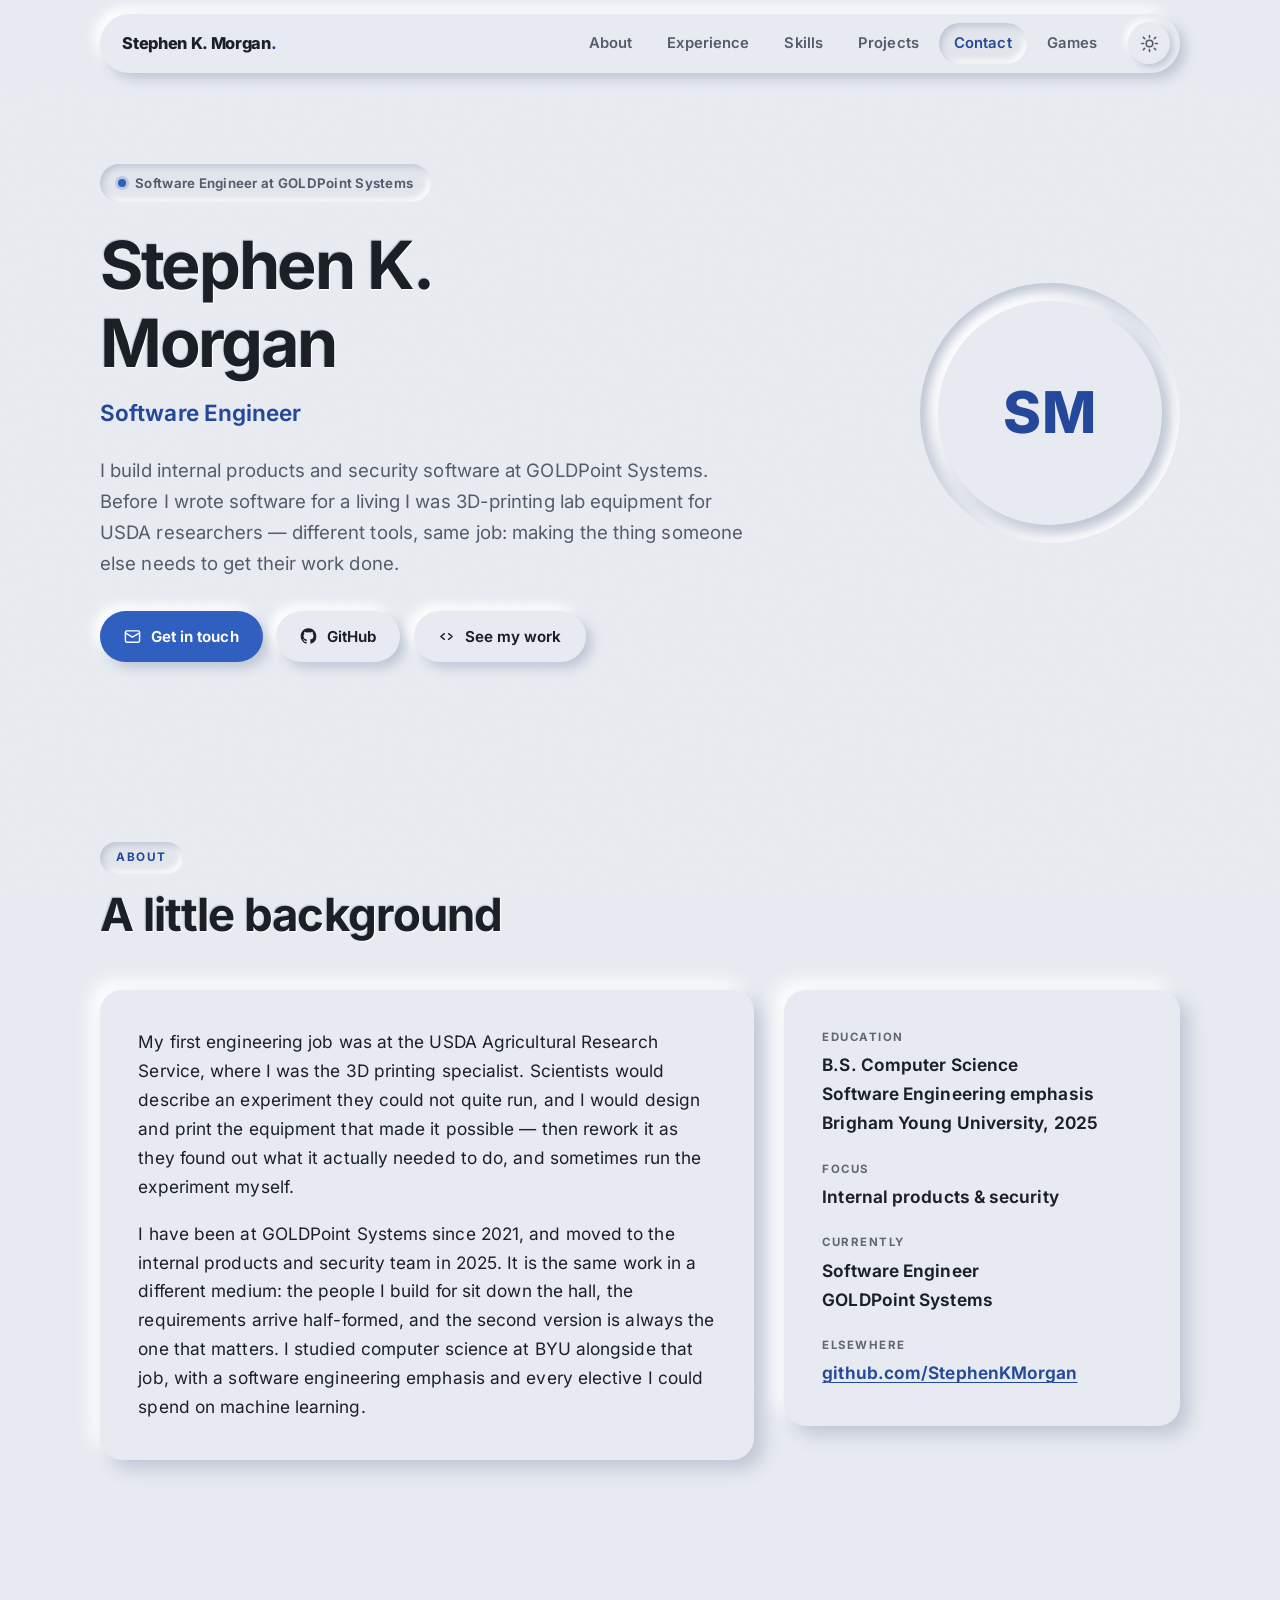
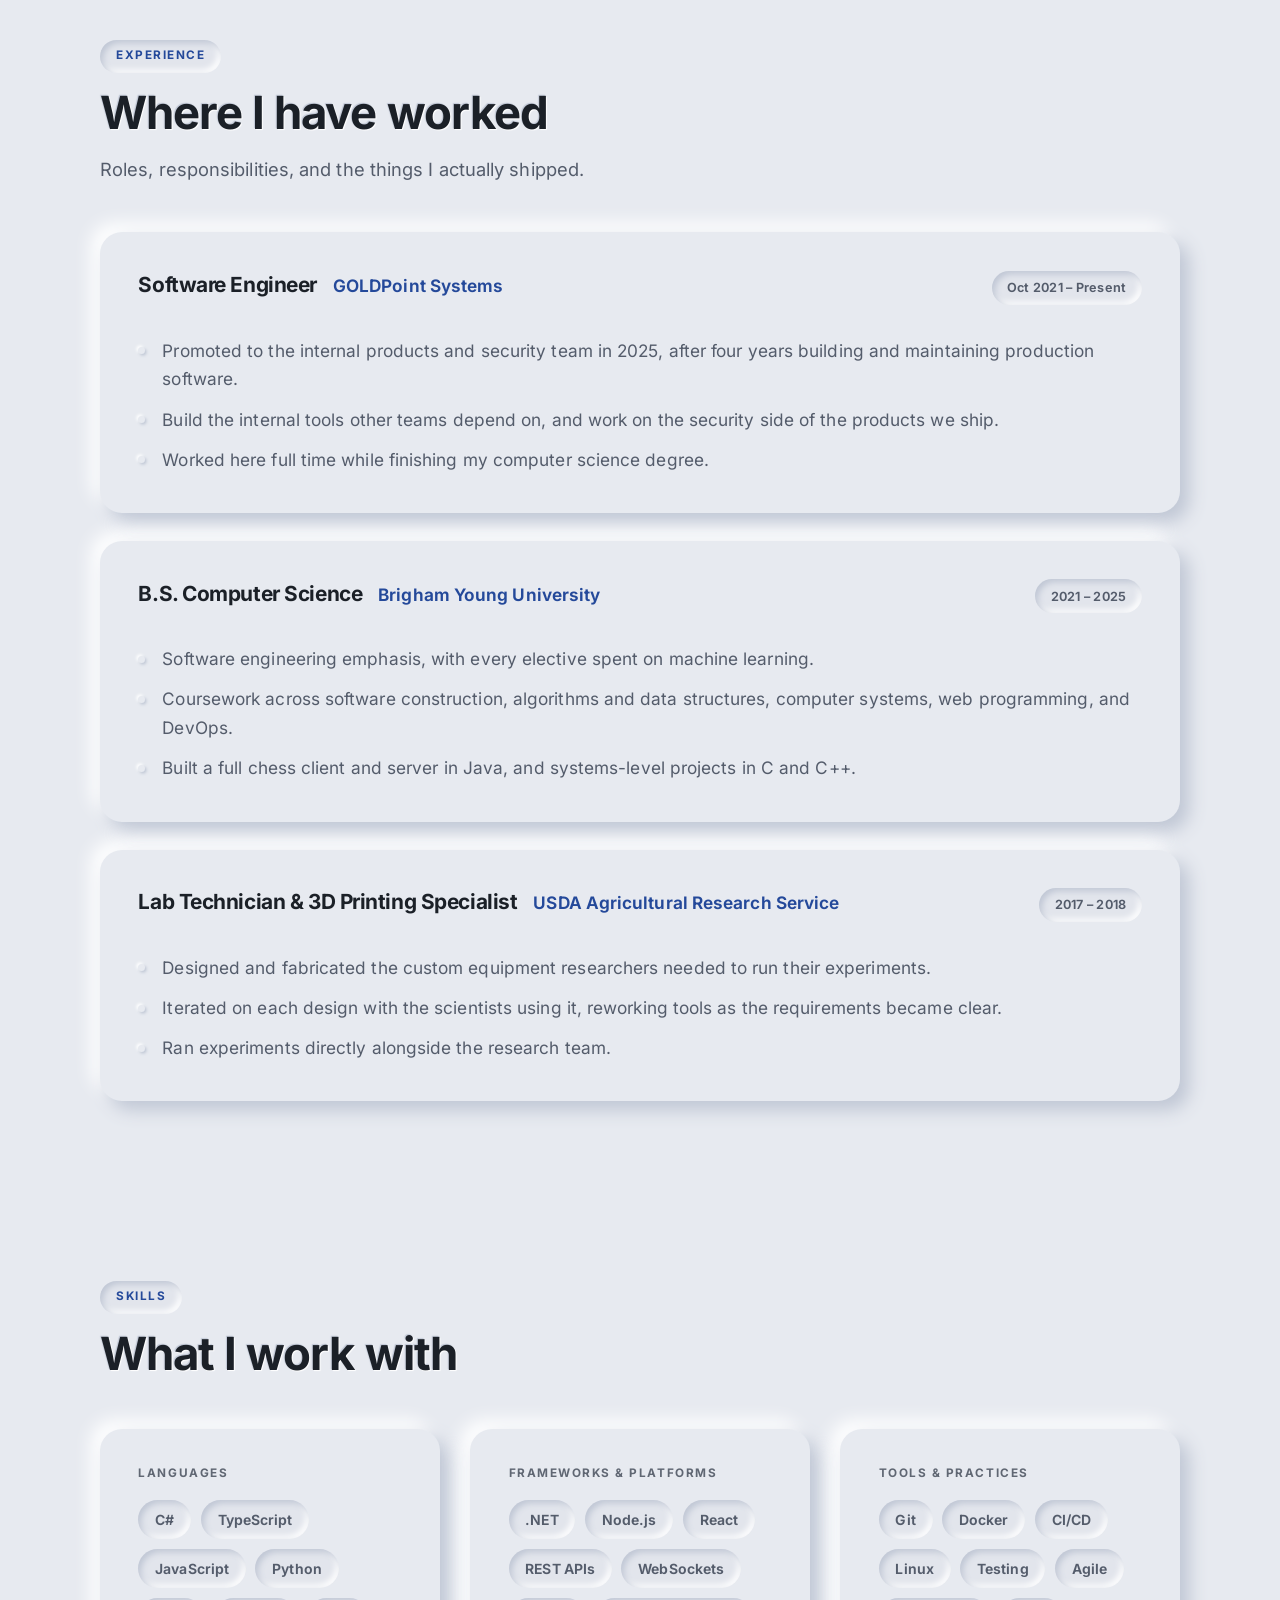
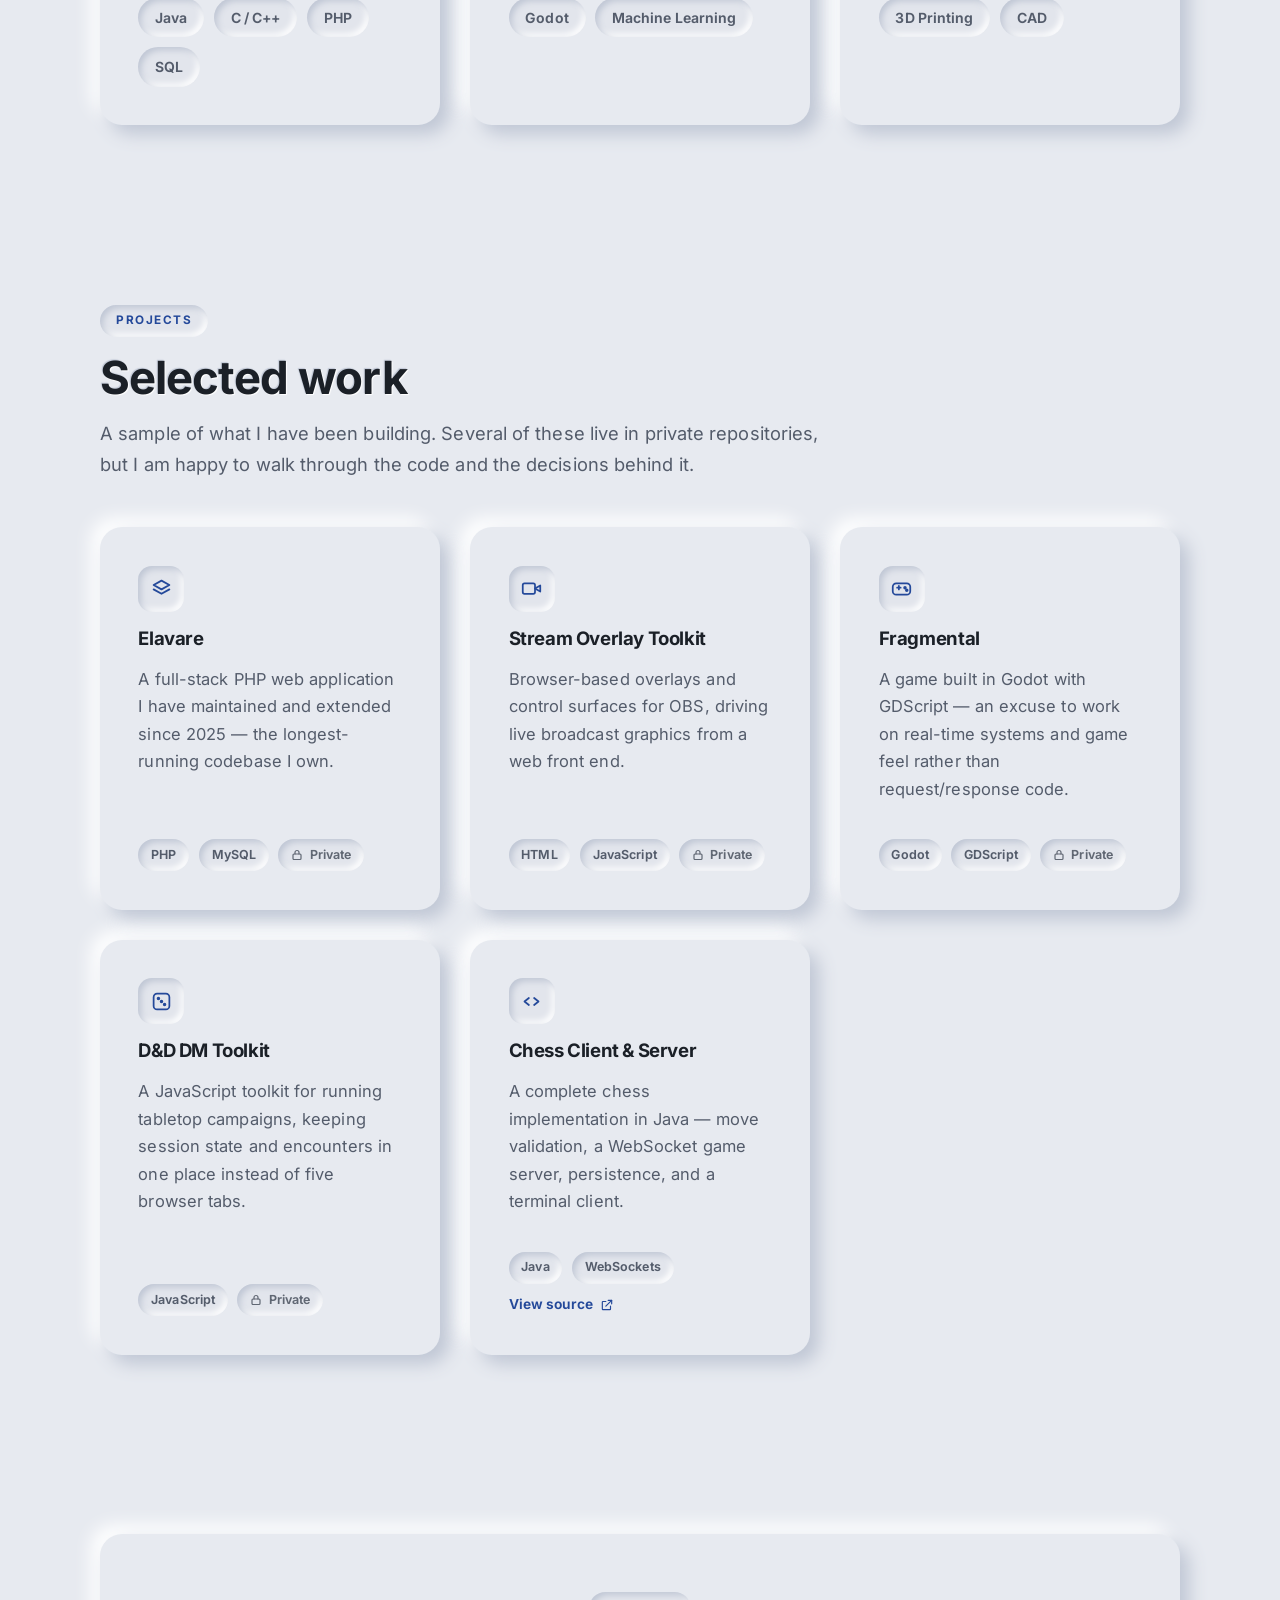
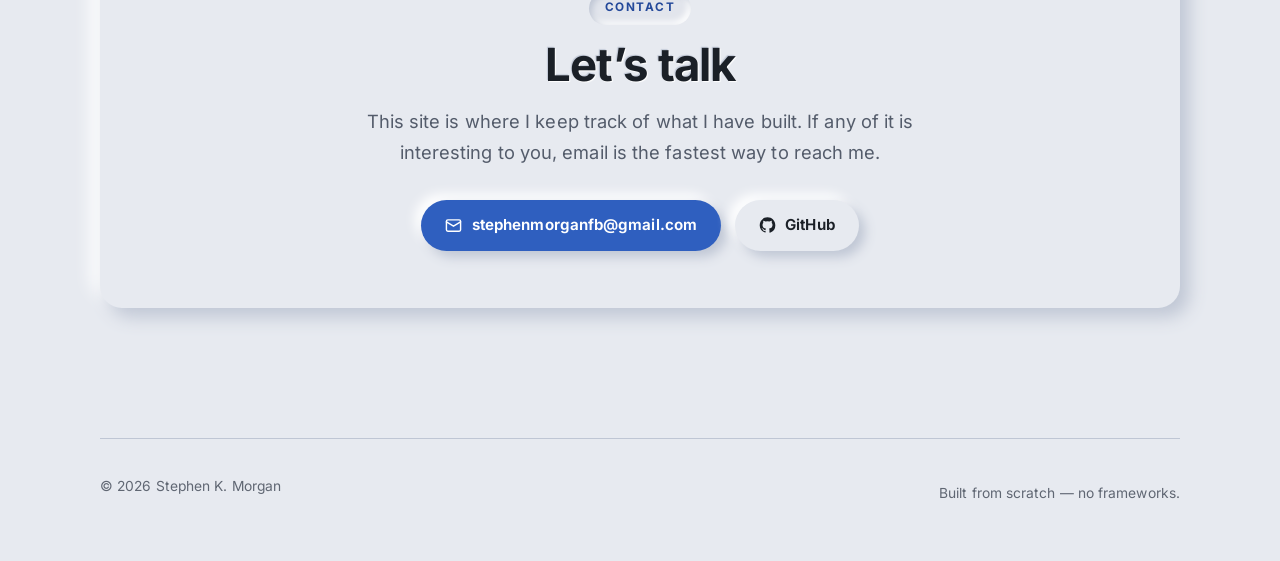
==== commit adb84c34: "Add a Games tab with Surf & Swirl Bakery and Therefore A Games page in the site's own style lists bo" ====
--- a/index.html
+++ b/index.html
@@ -129,7 +129,7 @@
         <li><a class="nav__link" href="#skills">Skills</a></li>
         <li><a class="nav__link" href="#projects">Projects</a></li>
         <li><a class="nav__link" href="#contact">Contact</a></li>
-        <li><a class="nav__link" href="bakery/">Bakery</a></li>
+        <li><a class="nav__link" href="games/">Games</a></li>
       </ul>
 
       <button class="icon-btn" type="button" data-theme-toggle aria-label="Switch to dark theme">
